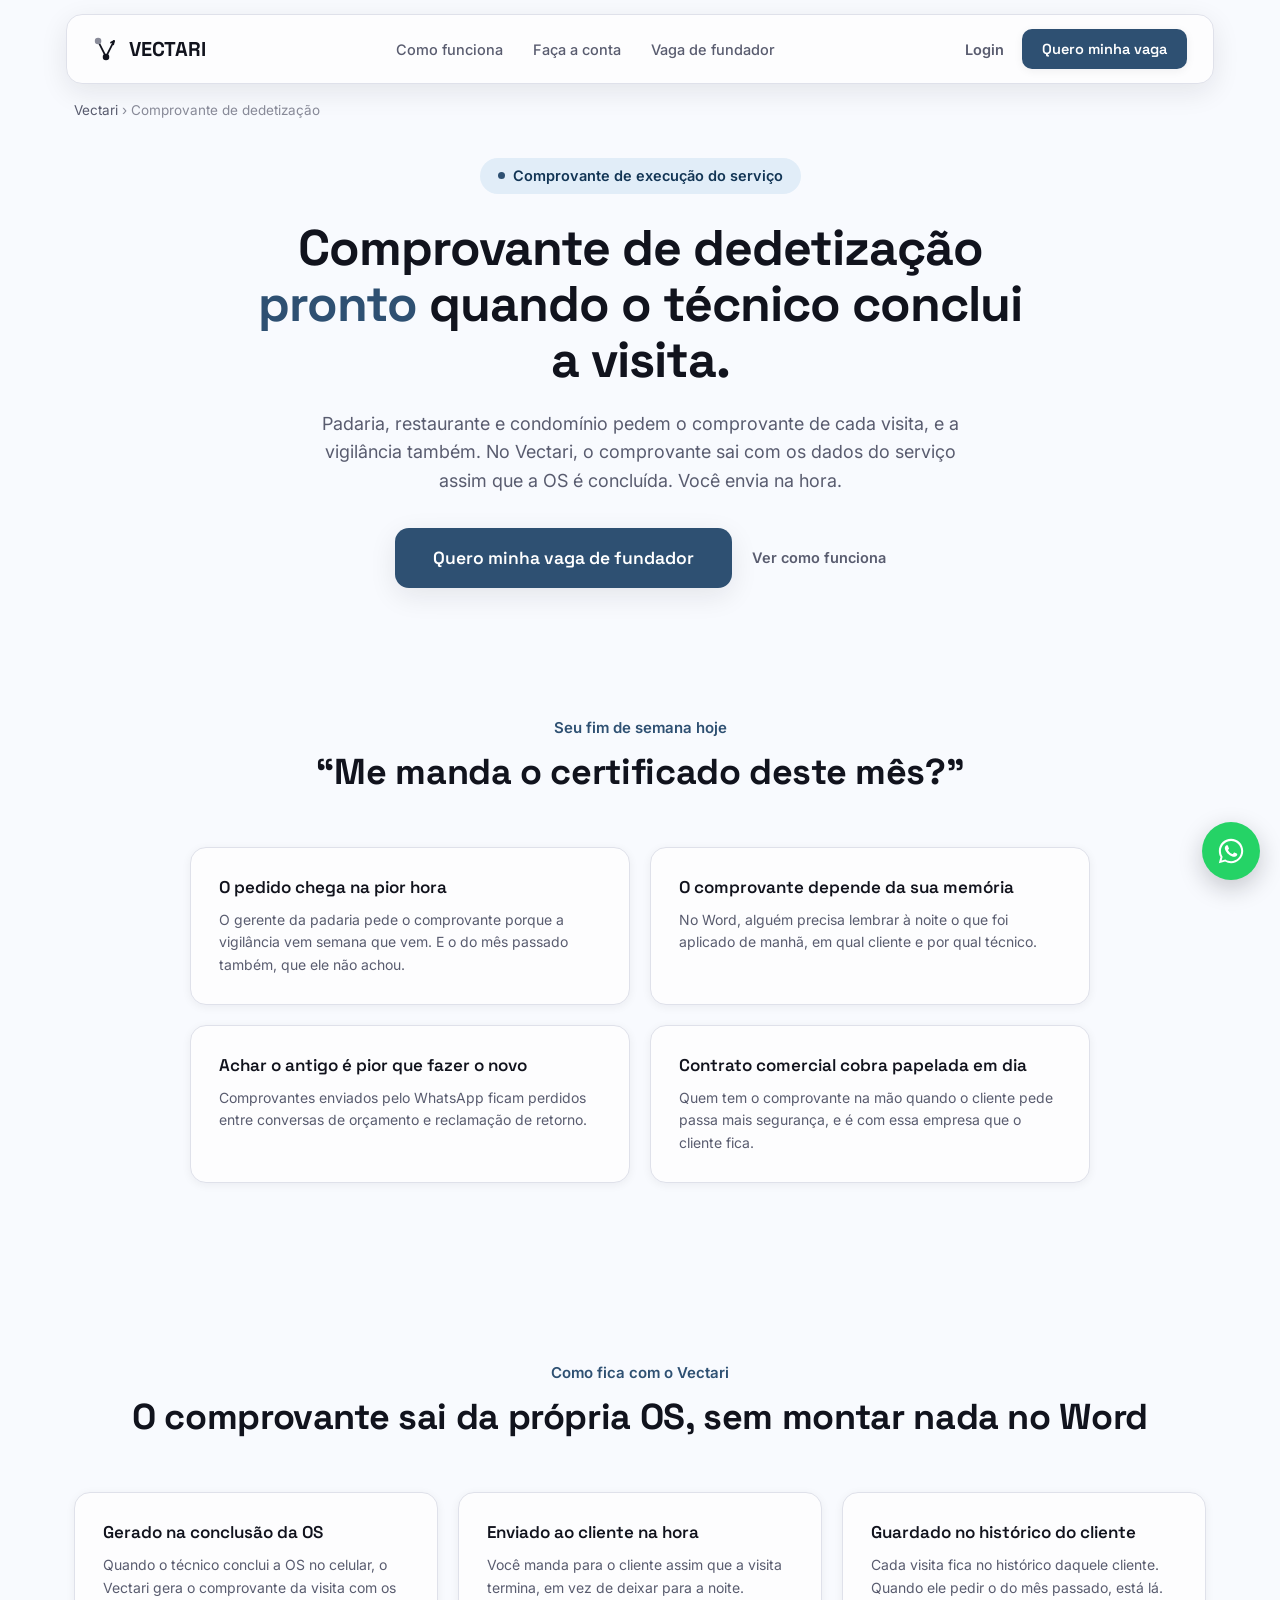
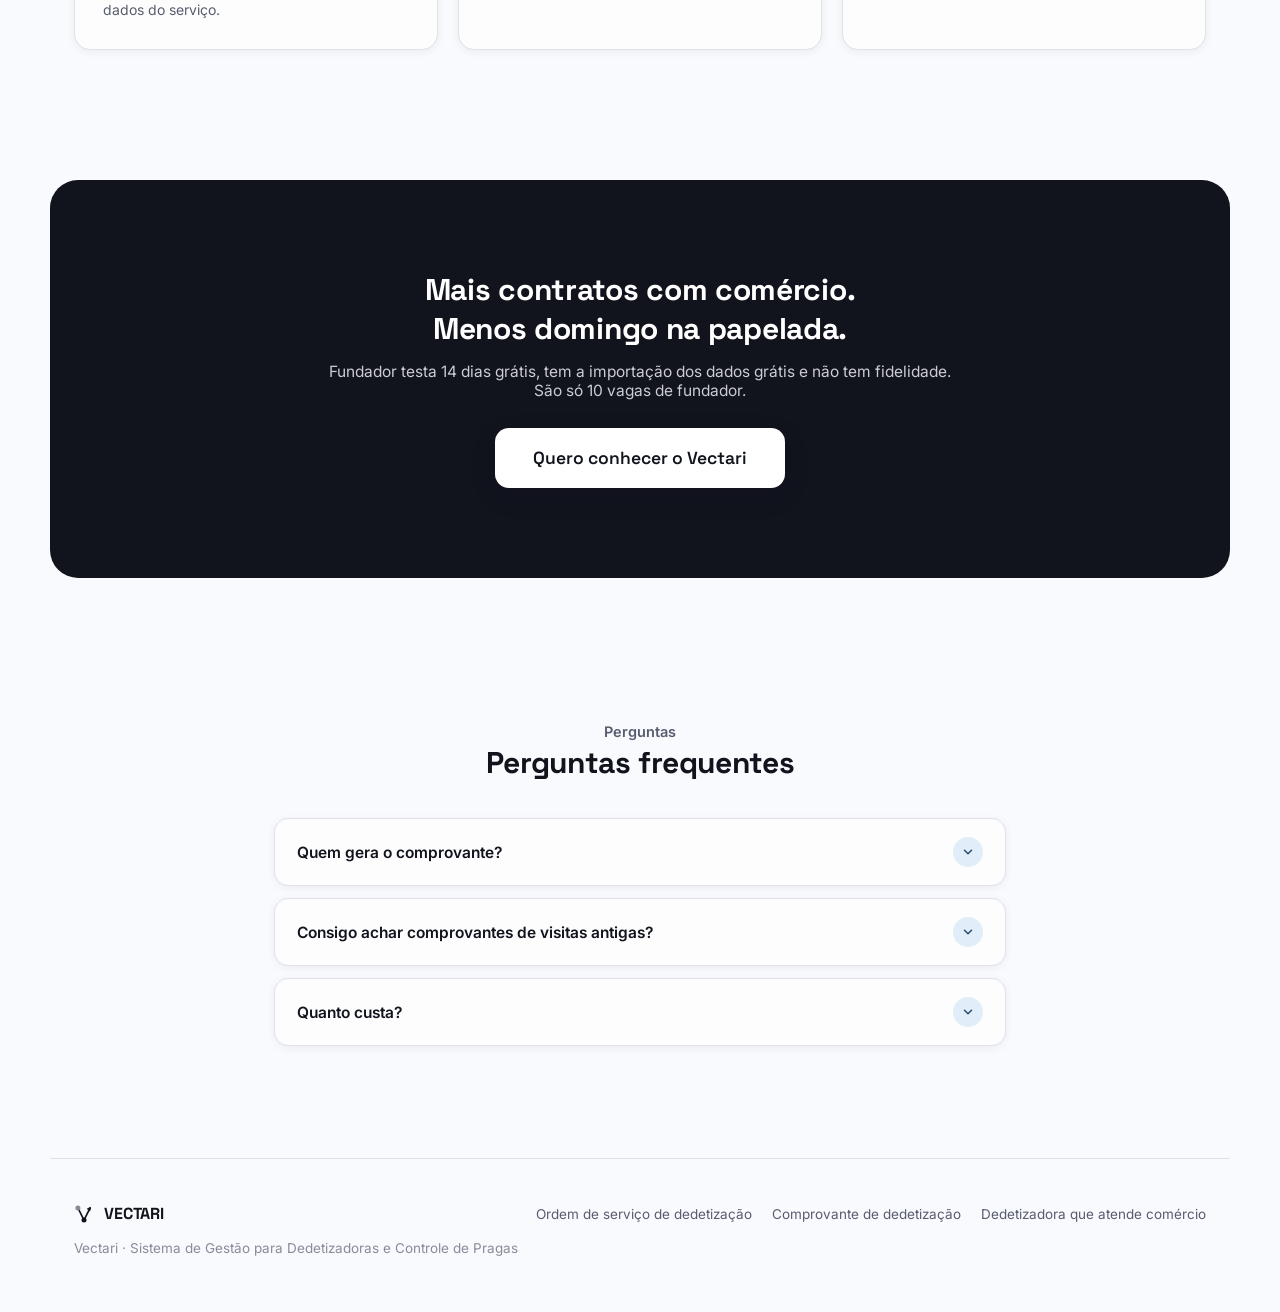
==== comprovante-de-dedetizacao/index.html @ 70c8bf23 "feat: add SEO content pages for dedetizadora search terms Three pages (ordem de servico, comprovante" ====
<!doctype html>
<html lang="pt-BR">
  <head>
    <meta charset="UTF-8" />
    <meta name="viewport" content="width=device-width, initial-scale=1.0" />
    <!-- Google Tag Manager -->
    <script>
      (function (w, d, s, l, i) {
        w[l] = w[l] || [];
        w[l].push({ "gtm.start": new Date().getTime(), event: "gtm.js" });
        var f = d.getElementsByTagName(s)[0],
          j = d.createElement(s),
          dl = l != "dataLayer" ? "&l=" + l : "";
        j.async = true;
        j.src = "https://www.googletagmanager.com/gtm.js?id=" + i + dl;
        f.parentNode.insertBefore(j, f);
      })(window, document, "script", "dataLayer", "GTM-P5W9NHG8");
    </script>
    <!-- End Google Tag Manager -->
    <title>Comprovante de dedetização pronto no fim da visita | Vectari</title>
    <meta
      name="description"
      content="Pare de montar comprovante de dedetização no Word à noite. No Vectari, o técnico conclui a OS no celular e o comprovante da visita sai pronto para enviar ao cliente."
    />
    <link rel="canonical" href="https://vectari.com.br/comprovante-de-dedetizacao/" />
    <link rel="icon" href="/favicon.svg" type="image/svg+xml" />
    <meta property="og:type" content="article" />
    <meta property="og:locale" content="pt_BR" />
    <meta property="og:url" content="https://vectari.com.br/comprovante-de-dedetizacao/" />
    <meta
      property="og:title"
      content="Comprovante de dedetização pronto no fim da visita | Vectari"
    />
    <meta
      property="og:description"
      content="Pare de montar comprovante de dedetização no Word à noite. No Vectari, o técnico conclui a OS no celular e o comprovante da visita sai pronto para enviar ao cliente."
    />
    <meta property="og:image" content="https://vectari.com.br/og-image.png" />
    <meta property="og:image:width" content="1200" />
    <meta property="og:image:height" content="630" />
    <meta name="twitter:card" content="summary_large_image" />
    <meta
      name="twitter:title"
      content="Comprovante de dedetização pronto no fim da visita | Vectari"
    />
    <meta
      name="twitter:description"
      content="Pare de montar comprovante de dedetização no Word à noite. No Vectari, o técnico conclui a OS no celular e o comprovante da visita sai pronto para enviar ao cliente."
    />
    <meta name="twitter:image" content="https://vectari.com.br/og-image.png" />
    <meta name="robots" content="index, follow" />
    <link rel="preconnect" href="https://fonts.googleapis.com" />
    <link rel="preconnect" href="https://fonts.gstatic.com" crossorigin />
    <link
      rel="preload"
      as="style"
      href="https://fonts.googleapis.com/css2?family=Space+Grotesk:wght@600;700&amp;family=Inter:wght@400;500;600;700&amp;family=Caveat:wght@700&amp;display=swap"
    />
    <link
      rel="stylesheet"
      href="https://fonts.googleapis.com/css2?family=Space+Grotesk:wght@600;700&amp;family=Inter:wght@400;500;600;700&amp;family=Caveat:wght@700&amp;display=swap"
      media="print"
      onload="this.media = 'all'"
    />
    <noscript
      ><link
        rel="stylesheet"
        href="https://fonts.googleapis.com/css2?family=Space+Grotesk:wght@600;700&amp;family=Inter:wght@400;500;600;700&amp;family=Caveat:wght@700&amp;display=swap"
    /></noscript>
    <script>
      document.documentElement.classList.add("js");
    </script>
    <link rel="stylesheet" href="/styles.css" />
    <script type="application/ld+json">
[
  {
    "@context": "https://schema.org",
    "@type": "BreadcrumbList",
    "itemListElement": [
      {
        "@type": "ListItem",
        "position": 1,
        "name": "Vectari",
        "item": "https://vectari.com.br/"
      },
      {
        "@type": "ListItem",
        "position": 2,
        "name": "Comprovante de dedetização",
        "item": "https://vectari.com.br/comprovante-de-dedetizacao/"
      }
    ]
  },
  {
    "@context": "https://schema.org",
    "@type": "FAQPage",
    "mainEntity": [
      {
        "@type": "Question",
        "name": "Quem gera o comprovante?",
        "acceptedAnswer": {
          "@type": "Answer",
          "text": "O próprio Vectari, quando o técnico conclui a ordem de serviço. Não é preciso montar documento à parte."
        }
      },
      {
        "@type": "Question",
        "name": "Consigo achar comprovantes de visitas antigas?",
        "acceptedAnswer": {
          "@type": "Answer",
          "text": "Sim. Cada visita concluída fica no histórico do cliente, com a data e a garantia."
        }
      },
      {
        "@type": "Question",
        "name": "Quanto custa?",
        "acceptedAnswer": {
          "@type": "Answer",
          "text": "Quem entra como fundador testa 14 dias de graça e depois paga R$ 97 por mês, sem fidelidade. Depois do lançamento, o plano vai custar R$ 247 por mês."
        }
      }
    ]
  }
]
    </script>
  </head>
  <body>
    <!-- Google Tag Manager (noscript) -->
    <noscript
      ><iframe
        src="https://www.googletagmanager.com/ns.html?id=GTM-P5W9NHG8"
        height="0"
        width="0"
        style="display: none; visibility: hidden"
      ></iframe
    ></noscript>
    <!-- End Google Tag Manager (noscript) -->
    <div class="site-header-wrap">
      <header class="site-header">
        <a class="logo" href="/" aria-label="Vectari, página inicial">
          <svg width="26" height="26" viewBox="0 0 72 72">
            <g
              stroke="var(--ink)"
              stroke-width="5"
              fill="none"
              stroke-linecap="round"
            >
              <line x1="14" y1="14" x2="36" y2="58" />
              <line x1="36" y1="58" x2="58" y2="14" />
            </g>
            <path
              d="M50 18 L58 14 L56 23"
              stroke="var(--ink)"
              stroke-width="5"
              fill="none"
              stroke-linecap="round"
              stroke-linejoin="round"
            />
            <circle cx="14" cy="14" r="9" fill="var(--ink-faint)" />
            <circle cx="36" cy="58" r="9" fill="var(--ink)" />
          </svg>
          VECTARI
        </a>
        <nav class="nav-links">
          <a href="/#como-funciona">Como funciona</a>
          <a href="/#conta">Faça a conta</a>
          <a href="/#planos">Vaga de fundador</a>
        </nav>
        <div class="nav-cta">
          <a
            href="https://app.vectari.com.br/login"
            class="link-quiet"
            target="_blank"
            rel="noopener"
            >Login</a
          >
          <button onclick="ctaClick()" class="cta-btn">Quero minha vaga</button>
        </div>
      </header>
    </div>

    <main>
      <nav class="breadcrumb" aria-label="Você está em">
        <a href="/">Vectari</a> <span aria-hidden="true">›</span> <span>Comprovante de dedetização</span>
      </nav>
      <section class="page-hero">
        <div class="eyebrow"><span class="eyebrow-dot"></span>Comprovante de execução do serviço</div>
        <h1>Comprovante de dedetização <span>pronto</span> quando o técnico conclui a visita.</h1>
        <p class="subhead">Padaria, restaurante e condomínio pedem o comprovante de cada visita, e a vigilância também. No Vectari, o comprovante sai com os dados do serviço assim que a OS é concluída. Você envia na hora.</p>
        <div class="page-hero-actions">
          <button onclick="ctaClick()" class="cta-btn large">Quero minha vaga de fundador</button>
          <a href="/#como-funciona" class="link-quiet">Ver como funciona</a>
        </div>
      </section>

      <section class="features" data-reveal>
        <p class="kicker center">Seu fim de semana hoje</p>
        <h2>“Me manda o certificado deste mês?”</h2>
        <div class="feature-grid two" data-stagger>
          <div class="feature-card">
            <h3>O pedido chega na pior hora</h3>
            <p>O gerente da padaria pede o comprovante porque a vigilância vem semana que vem. E o do mês passado também, que ele não achou.</p>
          </div>
          <div class="feature-card">
            <h3>O comprovante depende da sua memória</h3>
            <p>No Word, alguém precisa lembrar à noite o que foi aplicado de manhã, em qual cliente e por qual técnico.</p>
          </div>
          <div class="feature-card">
            <h3>Achar o antigo é pior que fazer o novo</h3>
            <p>Comprovantes enviados pelo WhatsApp ficam perdidos entre conversas de orçamento e reclamação de retorno.</p>
          </div>
          <div class="feature-card">
            <h3>Contrato comercial cobra papelada em dia</h3>
            <p>Quem tem o comprovante na mão quando o cliente pede passa mais segurança, e é com essa empresa que o cliente fica.</p>
          </div>
        </div>
      </section>

      <section class="features" data-reveal>
        <p class="kicker center">Como fica com o Vectari</p>
        <h2>O comprovante sai da própria OS, sem montar nada no Word</h2>
        <div class="feature-grid" data-stagger>
          <div class="feature-card">
            <h3>Gerado na conclusão da OS</h3>
            <p>Quando o técnico conclui a OS no celular, o Vectari gera o comprovante da visita com os dados do serviço.</p>
          </div>
          <div class="feature-card">
            <h3>Enviado ao cliente na hora</h3>
            <p>Você manda para o cliente assim que a visita termina, em vez de deixar para a noite.</p>
          </div>
          <div class="feature-card">
            <h3>Guardado no histórico do cliente</h3>
            <p>Cada visita fica no histórico daquele cliente. Quando ele pedir o do mês passado, está lá.</p>
          </div>
        </div>
      </section>

      <section class="final-cta" data-reveal>
        <h2>
          Mais contratos com comércio.<br />
          Menos domingo na papelada.
        </h2>
        <p>
          Fundador testa 14 dias grátis, tem a importação dos dados grátis e não tem fidelidade.<br />
          São só 10 vagas de fundador.
        </p>
        <button onclick="ctaClick()" class="cta-btn large on-dark">
          Quero conhecer o Vectari
        </button>
      </section>

      <section class="faq" data-stagger>
        <p class="kicker center">Perguntas</p>
        <h2>Perguntas frequentes</h2>
        <details>
          <summary>Quem gera o comprovante?</summary>
          <p>O próprio Vectari, quando o técnico conclui a ordem de serviço. Não é preciso montar documento à parte.</p>
        </details>
        <details>
          <summary>Consigo achar comprovantes de visitas antigas?</summary>
          <p>Sim. Cada visita concluída fica no histórico do cliente, com a data e a garantia.</p>
        </details>
        <details>
          <summary>Quanto custa?</summary>
          <p>Quem entra como fundador testa 14 dias de graça e depois paga R$ 97 por mês, sem fidelidade. Depois do lançamento, o plano vai custar R$ 247 por mês.</p>
        </details>
      </section>
    </main>

    <footer class="site-footer">
      <div class="logo">
        <svg width="20" height="20" viewBox="0 0 72 72">
          <g
            stroke="var(--ink)"
            stroke-width="6"
            fill="none"
            stroke-linecap="round"
          >
            <line x1="14" y1="14" x2="36" y2="58" />
            <line x1="36" y1="58" x2="58" y2="14" />
          </g>
          <path
            d="M50 18 L58 14 L56 23"
            stroke="var(--ink)"
            stroke-width="6"
            fill="none"
            stroke-linecap="round"
            stroke-linejoin="round"
          />
          <circle cx="14" cy="14" r="9" fill="var(--ink-faint)" />
          <circle cx="36" cy="58" r="9" fill="var(--ink)" />
        </svg>
        VECTARI
      </div>
      <nav class="footer-links" aria-label="Conteúdos">
        <a href="/ordem-de-servico-dedetizacao/">Ordem de serviço de dedetização</a>
        <a href="/comprovante-de-dedetizacao/">Comprovante de dedetização</a>
        <a href="/sistema-para-dedetizadora-que-atende-comercio/">Dedetizadora que atende comércio</a>
      </nav>
      <p>Vectari · Sistema de Gestão para Dedetizadoras e Controle de Pragas</p>
    </footer>

    <!-- Modal de captura de ICP — exibido antes de abrir o WhatsApp (ver script.js) -->
    <div class="modal-overlay" id="lead-modal" hidden>
      <div
        class="modal-card"
        role="dialog"
        aria-modal="true"
        aria-labelledby="lead-modal-title"
      >
        <button
          type="button"
          class="modal-close"
          id="lead-modal-close"
          aria-label="Fechar"
        >
          <svg
            width="18"
            height="18"
            viewBox="0 0 24 24"
            fill="none"
            stroke="currentColor"
            stroke-width="2.2"
            stroke-linecap="round"
          >
            <path d="M6 6l12 12M18 6L6 18" />
          </svg>
        </button>
        <span class="section-label">ACESSO ANTECIPADO</span>
        <h2 id="lead-modal-title">
          Antes da conversa, conta rapidinho como está a sua dedetizadora
        </h2>
        <p class="modal-sub">
          Leva 20 segundos. Aí a conversa no WhatsApp já começa pelos seus
          contratos.
        </p>

        <form id="lead-form" novalidate>
          <div class="modal-fields">
            <div class="field">
              <label for="lead-empresa"
                >Nome da dedetizadora <small>(opcional)</small></label
              >
              <input
                type="text"
                id="lead-empresa"
                name="empresa"
                autocomplete="organization"
                placeholder="Ex.: Nome Empresa"
              />
            </div>

            <div class="field">
              <label for="lead-cidade">Cidade / região</label>
              <input
                type="text"
                id="lead-cidade"
                name="cidade"
                autocomplete="address-level2"
                placeholder="Ex.: João Pessoa"
              />
            </div>

            <div class="field">
              <label for="lead-clientes"
                >Quantos contratos mensais com comércio você tem hoje?</label
              >
              <select id="lead-clientes" name="clientes">
                <option value="">Selecione…</option>
                <option value="Nenhum ainda">Nenhum ainda</option>
                <option value="1 a 3">1 a 3</option>
                <option value="4 a 10">4 a 10</option>
                <option value="Mais de 10">Mais de 10</option>
              </select>
            </div>

            <div class="field">
              <label for="lead-equipe"
                >Quantas pessoas trabalham na empresa (incluindo você)?</label
              >
              <select id="lead-equipe" name="equipe">
                <option value="">Selecione…</option>
                <option value="Só eu">Só eu</option>
                <option value="2 a 3">2 a 3</option>
                <option value="4 a 6">4 a 6</option>
                <option value="7 ou mais">7 ou mais</option>
              </select>
            </div>

            <div class="field">
              <label for="lead-organizacao"
                >Onde ficam hoje os certificados e o histórico das
                visitas?</label
              >
              <select id="lead-organizacao" name="organizacao">
                <option value="">Selecione…</option>
                <option value="WhatsApp, planilha e Word">
                  WhatsApp, planilha e Word
                </option>
                <option value="Papel">Papel</option>
                <option value="Outro sistema">Outro sistema</option>
                <option value="Nada fixo">Nada fixo</option>
              </select>
            </div>

            <div class="field" id="campo-sistema" hidden>
              <label for="lead-sistema">Qual sistema você usa hoje?</label>
              <input
                type="text"
                id="lead-sistema"
                name="sistema"
                autocomplete="off"
                placeholder="Ex.: nome do sistema"
              />
            </div>
          </div>

          <p class="form-error" id="lead-erro" role="alert" hidden></p>
          <button type="submit" class="cta-btn block">
            Continuar no WhatsApp
          </button>
          <p class="modal-foot">
            Seus dados vão direto na mensagem do WhatsApp. Não guardamos nada
            aqui.
          </p>
        </form>
      </div>
    </div>

    <a
      class="wa-float"
      href="https://wa.me/5583999188018?text=Ol%C3%A1!%20Vim%20pelo%20site%20do%20Vectari."
      target="_blank"
      rel="noopener"
      aria-label="Falar com o Fundador no WhatsApp"
      title="Falar com o Fundador no WhatsApp"
      onclick="
        window.dataLayer = window.dataLayer || [];
        window.dataLayer.push({ event: 'whatsapp_float_click' });
      "
    >
      <svg viewBox="0 0 32 32" width="30" height="30" aria-hidden="true">
        <path
          fill="currentColor"
          d="M16.04 3C8.86 3 3.03 8.82 3.03 16c0 2.29.6 4.53 1.75 6.5L3 29l6.68-1.75A12.95 12.95 0 0 0 16.04 29C23.2 29 29.03 23.18 29.03 16S23.2 3 16.04 3zm0 23.8c-2 0-3.95-.54-5.65-1.55l-.4-.24-3.97 1.04 1.06-3.86-.26-.4A10.76 10.76 0 0 1 5.22 16c0-5.96 4.85-10.8 10.82-10.8 5.96 0 10.8 4.84 10.8 10.8 0 5.97-4.84 10.8-10.8 10.8zm5.93-8.09c-.33-.16-1.93-.95-2.23-1.06-.3-.11-.52-.16-.73.17-.22.32-.84 1.05-1.03 1.27-.19.22-.38.24-.7.08-.33-.16-1.38-.51-2.62-1.62-.97-.86-1.62-1.93-1.81-2.25-.19-.33-.02-.5.14-.66.15-.15.33-.38.49-.57.16-.19.22-.33.33-.54.11-.22.05-.41-.03-.57-.08-.16-.73-1.76-1-2.41-.27-.63-.53-.55-.73-.56h-.62c-.22 0-.57.08-.87.41-.3.32-1.14 1.11-1.14 2.71s1.17 3.15 1.33 3.36c.16.22 2.3 3.5 5.56 4.91.78.34 1.39.54 1.86.69.78.25 1.49.21 2.05.13.63-.09 1.93-.79 2.2-1.55.27-.76.27-1.41.19-1.55-.08-.13-.3-.21-.62-.38z"
        />
      </svg>
    </a>

    <script src="/script.js" defer></script>
  </body>
</html>
---- styles.css ----
:root {
  --bg: oklch(98.4% 0.006 275);
  --bg-alt: oklch(96% 0.012 280);
  --surface: oklch(99.4% 0.002 275);
  --ink: oklch(19% 0.02 275);
  --ink-dim: oklch(48% 0.03 278);
  --ink-faint: oklch(64% 0.02 278);
  --border: oklch(91% 0.012 275);
  --primary: oklch(42% 0.07 250);
  --primary-dark: oklch(32% 0.07 250);
  --primary-light: oklch(58% 0.06 250);
  --primary-soft: oklch(94% 0.02 250);
  --highlight: oklch(86% 0.07 250);
  --good: oklch(58% 0.14 152);
  --good-bg: oklch(94.5% 0.05 152);
  --warn: oklch(64% 0.15 55);
  --warn-bg: oklch(94.5% 0.05 60);
  --danger: oklch(56% 0.17 25);
  --danger-bg: oklch(94.5% 0.04 25);
  --shadow-sm: 0 2px 10px oklch(19% 0.02 275 / 0.06);
  --shadow-md: 0 8px 28px oklch(19% 0.02 275 / 0.09);
  --shadow-lg: 0 20px 48px oklch(19% 0.02 275 / 0.12);
  --font-display: 'Space Grotesk', sans-serif;
  --font-body: 'Inter', -apple-system, sans-serif;
  --font-mono: ui-monospace, 'SF Mono', Menlo, Consolas, monospace;
  --font-hand: 'Caveat', 'Marker Felt', cursive;
  --accent: oklch(84% 0.14 85);
  --accent-ink: oklch(30% 0.06 70);
}

* { box-sizing: border-box; }

body {
  margin: 0;
  background: var(--bg);
  color: var(--ink);
  font-family: var(--font-body);
  -webkit-font-smoothing: antialiased;
  text-wrap: pretty;
  overflow-x: clip;
}

a { color: var(--primary); text-decoration: none; }
a:hover { color: var(--primary-dark); }
button { font: inherit; }
details summary::-webkit-details-marker { display: none; }

@media (prefers-reduced-motion: reduce) {
  * { transition: none !important; }
}

/* Aparecer no scroll — só esconde quando há JS (classe .js no <html>) */
.js [data-reveal] {
  opacity: 0;
  transform: translateY(22px);
  transition: opacity .7s cubic-bezier(.2,.7,.3,1), transform .7s cubic-bezier(.2,.7,.3,1);
}
.js [data-reveal].in { opacity: 1; transform: none; }

/* Filhos de [data-stagger] entram um depois do outro (--d vem do script) */
.js [data-stagger] > * {
  opacity: 0;
  transform: translateY(16px);
  transition: opacity .55s cubic-bezier(.2,.7,.3,1), transform .55s cubic-bezier(.2,.7,.3,1);
  transition-delay: calc(var(--d, 0) * 90ms);
}
.js [data-stagger].in > * { opacity: 1; transform: none; }
/* Na conversa, as mensagens chegam mais devagar, como num chat */
.js .chat-body[data-stagger] > * { transition-delay: calc(var(--d, 0) * 380ms + 200ms); transform: translateY(10px) scale(.97); }
.js .chat-body[data-stagger].in > * { transform: none; }

/* Entrada do hero ao carregar (o título não anima, para não atrasar o LCP) */
@keyframes rise { from { opacity: 0; transform: translateY(18px); } to { opacity: 1; transform: none; } }
@keyframes phone-in { from { opacity: 0; transform: translateY(30px) rotate(6deg); } to { opacity: 1; transform: rotate(2.5deg); } }
@keyframes pop { from { opacity: 0; transform: scale(.8) rotate(-8deg); } to { opacity: 1; } }
.js .hero-cta, .js .founder-perks { animation: rise .7s cubic-bezier(.2,.7,.3,1) both; }
.js .hero-cta { animation-delay: .1s; }
.js .founder-perks { animation-delay: .2s; }
.js .phone { animation: phone-in .9s cubic-bezier(.2,.7,.3,1) .15s both; }
.js .hand-note { animation: pop .5s cubic-bezier(.3,1.5,.5,1) both; }
.js .note-b { animation-delay: 1.4s; }

@media (prefers-reduced-motion: reduce) {
  .js [data-reveal], .js [data-stagger] > * { opacity: 1; transform: none; transition: none; }
  .js .hero-cta, .js .founder-perks, .js .phone, .js .hand-note, .js .float-card { animation: none; }
}

/* Buttons */
.cta-btn {
  font-family: var(--font-display);
  font-weight: 600;
  background: var(--primary);
  color: white;
  border: none;
  border-radius: 10px;
  cursor: pointer;
  box-shadow: var(--shadow-sm);
  font-size: 15.5px;
  padding: 14px 26px;
  border-radius: 12px;
  transition: transform .18s ease, box-shadow .18s ease, background .18s ease, color .18s ease;
}
.cta-btn:hover { background: var(--primary-dark); transform: translateY(-2px); box-shadow: var(--shadow-md); }
.cta-btn.large { font-size: 17.5px; padding: 19px 38px; border-radius: 14px; box-shadow: var(--shadow-md); }
.cta-btn.large:hover { box-shadow: var(--shadow-lg); }
.cta-btn.block { width: 100%; text-align: center; font-size: 16.5px; padding: 17px 24px; }
.cta-btn.on-dark { background: white; color: var(--ink); box-shadow: var(--shadow-md); }
.cta-btn.on-dark:hover { background: var(--accent); color: var(--accent-ink); transform: translateY(-3px); box-shadow: 0 14px 34px oklch(84% 0.14 85 / .35); }
.cta-btn.on-dark:focus-visible { outline: 3px solid var(--accent); outline-offset: 3px; }

.link-quiet { font-size: 14.5px; font-weight: 600; color: var(--ink-dim); }

/* Header */
.site-header-wrap {
  position: sticky;
  top: 14px;
  left: 0;
  right: 0;
  z-index: 50;
  max-width: 1180px;
  margin: 0 auto;
  padding: 0 16px;
}
.site-header {
  display: flex;
  justify-content: space-between;
  align-items: center;
  padding: 14px 26px;
  background: var(--surface);
  border-radius: 16px;
  box-shadow: var(--shadow-md);
  border: 1px solid var(--border);
}
.logo {
  display: flex;
  align-items: center;
  gap: 10px;
  font-family: var(--font-display);
  font-weight: 700;
  font-size: 20px;
  letter-spacing: -0.01em;
  color: var(--ink);
}
.nav-links {
  display: flex;
  align-items: center;
  gap: 30px;
  font-size: 14.5px;
  font-weight: 500;
  color: var(--ink-dim);
}
.nav-links a { color: var(--ink-dim); }
.nav-cta { display: flex; align-items: center; gap: 18px; }
.site-header .cta-btn { font-size: 14.5px; padding: 11px 20px; border-radius: 10px; }

main { padding-top: 24px; }

/* Hero */
.hero {
  padding: 56px 24px 64px;
  max-width: 1180px;
  margin: 0 auto;
  display: grid;
  grid-template-columns: 1.05fr 0.95fr;
  gap: 40px;
  align-items: center;
}
.eyebrow {
  display: inline-flex;
  align-items: center;
  gap: 8px;
  font-family: var(--font-body);
  font-size: 14.5px;
  font-weight: 600;
  line-height: 1.35;
  color: var(--primary-dark);
  background: var(--primary-soft);
  padding: 8px 18px;
  border-radius: 999px;
  margin-bottom: 26px;
}
.eyebrow-dot { width: 7px; height: 7px; border-radius: 50%; background: var(--primary); flex-shrink: 0; }
.hero h1 {
  font-family: var(--font-display);
  font-weight: 700;
  font-size: clamp(34px, 5vw, 56px);
  line-height: 1.1;
  letter-spacing: -0.02em;
  max-width: 620px;
  margin: 0;
  color: var(--ink);
}
.hero h1 span { color: var(--primary); }
.hero .subhead {
  margin: 22px 0 0;
  font-size: 18px;
  color: var(--ink-dim);
  max-width: 580px;
  line-height: 1.6;
}
.hero-cta { margin-top: 34px; }
.trust-list {
  display: flex;
  justify-content: center;
  gap: 28px;
  flex-wrap: wrap;
  margin-top: 30px;
  font-size: 13.5px;
  color: var(--ink-faint);
  font-weight: 500;
}
.trust-list span { display: flex; align-items: center; gap: 6px; }

/* Benefícios de fundador no hero */
.founder-perks { margin-top: 32px; }
.founder-perks-label {
  font-family: var(--font-body);
  font-size: 15px;
  font-weight: 600;
  color: var(--ink);
  margin: 0 0 12px;
}
.trust-list.perks { margin-top: 0; gap: 10px; justify-content: flex-start; }
.trust-list.perks span {
  background: var(--primary-soft);
  color: var(--primary-dark);
  border: 1px solid var(--highlight);
  border-radius: 999px;
  padding: 9px 16px 9px 10px;
  font-size: 14.5px;
  font-weight: 600;
}
.trust-list.perks svg {
  width: 20px;
  height: 20px;
  padding: 4px;
  border-radius: 50%;
  background: var(--good);
  color: white;
  flex-shrink: 0;
}

/* ── Notas à mão, numeração de seção e fita ─────────────── */
.hand {
  font-family: var(--font-hand);
  font-weight: 700;
  font-size: 26px;
  line-height: 1.1;
  color: var(--primary);
  display: inline-block;
  transform: rotate(-3deg);
}
.hand.small { font-size: 21px; }
.hand.on-dark { color: var(--accent); display: block; margin-top: 18px; }

.kicker {
  display: flex;
  align-items: center;
  gap: 10px;
  font-family: var(--font-body);
  font-size: 15px;
  font-weight: 600;
  color: var(--primary);
  margin: 0 0 12px;
}
.kicker.center { justify-content: center; }


/* Celular do hero */
.hero > * { min-width: 0; }
.hero-stage { position: relative; display: flex; justify-content: center; padding: 40px 0; }
.stage-glow { position: absolute; inset: 6% 4%; border-radius: 50%; background: radial-gradient(closest-side, var(--highlight), transparent 70%), radial-gradient(closest-side at 70% 80%, oklch(90% 0.08 152 / .8), transparent 70%); filter: blur(10px); opacity: .7; }

/* Aparelho */
.phone {
  position: relative;
  width: 318px;
  aspect-ratio: 9 / 17.2;
  padding: 12px;
  border-radius: 52px;
  background: linear-gradient(145deg, oklch(32% 0.02 275), oklch(14% 0.02 275));
  box-shadow: 0 0 0 1.5px oklch(42% 0.02 275) inset, 0 30px 60px oklch(19% 0.02 275 / .28), 0 8px 18px oklch(19% 0.02 275 / .18);
  transform: rotate(2.5deg);
}
.phone-btn { position: absolute; width: 3px; border-radius: 2px; background: oklch(26% 0.02 275); }
.phone-btn.b1 { left: -3px; top: 130px; height: 34px; }
.phone-btn.b2 { left: -3px; top: 180px; height: 60px; }
.phone-btn.b3 { right: -3px; top: 165px; height: 84px; }
.phone-screen { height: 100%; display: flex; flex-direction: column; background: var(--bg); border-radius: 41px; padding: 12px 16px 10px; overflow: hidden; }
.status-bar { display: flex; align-items: center; justify-content: space-between; height: 30px; padding: 0 8px; font-size: 12px; font-weight: 700; color: var(--ink); }
.island { width: 86px; height: 24px; border-radius: 999px; background: oklch(12% 0.02 275); }
.sb-icons { display: flex; align-items: center; gap: 5px; }
.sig { width: 15px; height: 9px; background: linear-gradient(90deg, var(--ink) 0 20%, transparent 20% 27%, var(--ink) 27% 47%, transparent 47% 54%, var(--ink) 54% 74%, transparent 74% 81%, var(--ink) 81%); clip-path: polygon(0 100%, 100% 0, 100% 100%); }
.bat { width: 20px; height: 10px; border-radius: 3px; border: 1.5px solid var(--ink); position: relative; }
.bat::after { content: ""; position: absolute; inset: 1.5px 5px 1.5px 1.5px; background: var(--ink); border-radius: 1px; }
.app-bar { display: flex; align-items: center; gap: 10px; padding: 10px 2px 12px; }
.app-back { font-size: 24px; line-height: 1; color: var(--primary); width: 16px; }
.app-title { flex: 1; font-family: var(--font-display); font-weight: 700; font-size: 15px; color: var(--ink); display: flex; flex-direction: column; line-height: 1.15; }
.app-title small { font-family: var(--font-body); font-weight: 500; font-size: 11px; color: var(--ink-faint); }
.app-logo { width: 28px; height: 28px; border-radius: 9px; background: var(--primary); color: white; font-family: var(--font-display); font-weight: 700; font-size: 14px; display: inline-flex; align-items: center; justify-content: center; }
.os-done { display: flex; align-items: center; gap: 10px; background: var(--good-bg); border: 1px solid oklch(85% 0.08 152); border-radius: 14px; padding: 10px 12px; }
.os-done b { display: block; font-size: 14px; color: var(--good); }
.os-done small { font-size: 11.5px; color: var(--ink-dim); }
.os-check { width: 28px; height: 28px; flex-shrink: 0; border-radius: 50%; background: var(--good); color: white; display: inline-flex; align-items: center; justify-content: center; }
.os-client { display: flex; align-items: center; gap: 10px; margin: 10px 0; padding: 10px 12px; background: var(--surface); border: 1px solid var(--border); border-radius: 14px; }
.os-av { width: 32px; height: 32px; flex-shrink: 0; border-radius: 10px; background: oklch(62% 0.12 60); color: white; font-family: var(--font-display); font-weight: 700; font-size: 12px; display: inline-flex; align-items: center; justify-content: center; }
.os-client strong { display: block; font-size: 13.5px; color: var(--ink); }
.os-client span span { font-size: 11.5px; color: var(--ink-dim); }
.doc { flex: 1; display: flex; flex-direction: column; min-height: 0; background: var(--surface); border: 1px solid var(--border); border-radius: 14px; padding: 10px 12px 12px; }
.doc-head { display: flex; align-items: center; justify-content: space-between; margin-bottom: 8px; }
.doc-title { font-size: 12.5px; font-weight: 700; color: var(--ink); }
.doc-ok { font-size: 10.5px; font-weight: 700; color: var(--good); background: var(--good-bg); border-radius: 999px; padding: 2px 8px; }
.doc-paper { flex: 1; display: flex; flex-direction: column; gap: 9px; background: var(--bg-alt); border-radius: 8px; padding: 14px 12px; }
.dl { display: block; height: 6px; border-radius: 3px; background: var(--border); }
.dl.w80 { width: 80%; background: var(--highlight); height: 8px; }
.dl.w70 { width: 70%; } .dl.w60 { width: 60%; } .dl.w50 { width: 50%; } .dl.w40 { width: 40%; } .dl.w25 { width: 25%; } .dl.w20 { width: 20%; }
.dl-row { display: flex; justify-content: space-between; }
.doc-foot { margin-top: auto; display: flex; justify-content: space-between; align-items: flex-end; gap: 8px; }
.doc-stamp { font-size: 10px; font-weight: 700; color: var(--good); border: 1.5px solid var(--good); border-radius: 6px; padding: 3px 6px; transform: rotate(-4deg); white-space: nowrap; }
.os-hist { display: flex; justify-content: space-between; align-items: center; margin-top: 10px; padding: 11px 12px; background: var(--surface); border: 1px solid var(--border); border-radius: 14px; font-size: 12.5px; color: var(--ink-dim); }
.os-hist b { color: var(--primary); font-size: 13px; }
.home-bar { display: block; width: 110px; height: 5px; border-radius: 3px; background: var(--ink); opacity: .85; margin: 12px auto 2px; }
.os-send { margin-top: 12px; text-align: center; font-family: var(--font-display); font-weight: 600; font-size: 14px; color: white; background: var(--primary); border-radius: 14px; padding: 12px; box-shadow: var(--shadow-md); }

/* Cards flutuando em volta do aparelho */
.float-card { position: absolute; z-index: 3; display: flex; align-items: center; gap: 10px; background: var(--surface); border: 1px solid var(--border); border-radius: 16px; padding: 10px 14px 10px 10px; box-shadow: var(--shadow-lg); }
.float-card b { display: block; font-size: 13px; color: var(--ink); }
.float-card small { font-size: 11.5px; color: var(--ink-faint); }
.fc-ico { width: 30px; height: 30px; border-radius: 50%; background: var(--good); color: white; display: inline-flex; align-items: center; justify-content: center; flex-shrink: 0; }
.fc-num { width: 30px; height: 30px; border-radius: 10px; background: var(--primary-soft); color: var(--primary); font-family: var(--font-display); font-weight: 700; font-size: 13px; display: inline-flex; align-items: center; justify-content: center; flex-shrink: 0; }
.fc-sent { bottom: 250px; left: -34px; }
.fc-hist { top: 150px; right: -34px; }
.hand-note { position: absolute; z-index: 2; font-family: var(--font-hand); font-weight: 700; font-size: 25px; color: var(--primary); }
.note-b { bottom: 6px; left: 20px; transform: rotate(-5deg); }
@keyframes bob { 50% { transform: translateY(-7px); } }
.js .fc-sent { animation: rise .6s cubic-bezier(.2,.7,.3,1) .9s both, bob 5s ease-in-out 1.5s infinite; }
.js .fc-hist { animation: rise .6s cubic-bezier(.2,.7,.3,1) 1.15s both, bob 5s ease-in-out 2.4s infinite; }

/* Benefício de destaque: contato direto */
.trust-list.perks span.perk-star { background: var(--ink); color: white; border-color: var(--ink); }
.trust-list.perks span.perk-star svg { background: oklch(60% 0.14 152); }

/* Faixa: visitas do dia concluindo em sequência */
.day-band { max-width: 1180px; margin: 0 auto; padding: 8px 24px 0; text-align: center; }
.day-cap { font-size: 14px; font-weight: 600; color: var(--ink-dim); margin: 0 0 14px; }
.day-visits { display: grid; grid-template-columns: repeat(4, 1fr); gap: 12px; }
.day-visit { display: flex; align-items: center; gap: 12px; text-align: left; background: var(--surface); border: 1px solid var(--border); border-radius: 16px; padding: 14px 16px; box-shadow: var(--shadow-sm); transition: border-color .4s ease, transform .4s ease; }
.dv-dot { width: 26px; height: 26px; flex-shrink: 0; border-radius: 50%; border: 2px solid var(--border); color: transparent; display: inline-flex; align-items: center; justify-content: center; transition: background .35s ease, border-color .35s ease, color .35s ease, transform .35s cubic-bezier(.3,1.6,.5,1); }
.dv-txt { min-width: 0; display: flex; flex-direction: column; gap: 2px; }
.dv-txt b { font-size: 14px; color: var(--ink); white-space: nowrap; overflow: hidden; text-overflow: ellipsis; }
.dv-st { position: relative; font-size: 12.5px; height: 1.3em; }
.dv-wait, .dv-done { position: absolute; left: 0; top: 0; white-space: nowrap; transition: opacity .35s ease, transform .35s ease; }
.dv-wait { color: var(--ink-faint); }
.dv-done { color: var(--good); font-weight: 600; opacity: 0; transform: translateY(6px); }
.day-visit.done { border-color: oklch(85% 0.08 152); transform: translateY(-2px); }
.day-visit.done .dv-dot { background: var(--good); border-color: var(--good); color: white; transform: scale(1.08); }
.day-visit.done .dv-wait { opacity: 0; }
.day-visit.done .dv-done { opacity: 1; transform: none; }

/* 01 · WhatsApp do dono */
.chat-sec { padding: 110px 24px 90px; max-width: 1180px; margin: 0 auto; display: grid; grid-template-columns: 0.9fr 1.1fr; gap: 56px; align-items: center; }
.chat-sec > * { min-width: 0; }
.chat-copy h2 { font-family: var(--font-display); font-weight: 700; font-size: clamp(28px, 3.8vw, 42px); line-height: 1.15; letter-spacing: -.015em; margin: 0 0 20px; color: var(--ink); }
.lead { font-size: 17px; line-height: 1.6; color: var(--ink-dim); margin: 0 0 16px; }
.lead.strong { color: var(--ink); font-weight: 600; margin-bottom: 26px; }
.chat-stage { position: relative; display: grid; grid-template-columns: 1fr 1fr; gap: 16px; align-items: start; }
.chat-list, .chat-open { background: var(--surface); border: 1px solid var(--border); border-radius: 20px; box-shadow: var(--shadow-lg); overflow: hidden; }
.chat-list-head { display: flex; justify-content: space-between; align-items: center; padding: 16px 16px 10px; font-family: var(--font-display); font-weight: 700; font-size: 16px; color: var(--ink); }
.chat-list-head span { font-family: var(--font-body); font-size: 11.5px; font-weight: 600; color: white; background: var(--danger); border-radius: 999px; padding: 3px 9px; }
.chat-list ul { list-style: none; margin: 0; padding: 0 0 6px; }
.conv { display: flex; align-items: center; gap: 10px; padding: 10px 16px; border-top: 1px solid var(--border); }
.conv-av { width: 36px; height: 36px; flex-shrink: 0; border-radius: 50%; display: inline-flex; align-items: center; justify-content: center; font-family: var(--font-display); font-weight: 700; font-size: 12px; color: white; }
.c1 { background: oklch(62% 0.12 60); }
.c2 { background: oklch(55% 0.13 25); }
.c3 { background: var(--primary); }
.c4 { background: oklch(58% 0.1 320); }
.c5 { background: oklch(55% 0.1 175); }
.conv-txt { flex: 1; min-width: 0; display: flex; flex-direction: column; }
.conv-txt b { font-size: 13px; color: var(--ink); white-space: nowrap; overflow: hidden; text-overflow: ellipsis; }
.conv-txt span { font-size: 12px; color: var(--ink-dim); white-space: nowrap; overflow: hidden; text-overflow: ellipsis; }
.conv-meta { display: flex; flex-direction: column; align-items: flex-end; gap: 4px; }
.conv-meta time { font-size: 10.5px; color: var(--good); font-weight: 600; }
.conv-meta em { font-style: normal; font-size: 10.5px; font-weight: 700; color: white; background: var(--good); min-width: 18px; height: 18px; border-radius: 999px; display: inline-flex; align-items: center; justify-content: center; padding: 0 5px; }
.chat-open { margin-top: 48px; background: var(--bg-alt); }
.chat-open-head { display: flex; align-items: center; gap: 10px; padding: 12px 14px; background: var(--surface); border-bottom: 1px solid var(--border); }
.chat-open-head b { display: block; font-size: 13.5px; color: var(--ink); }
.chat-open-head small { font-size: 11.5px; color: var(--ink-faint); }
.chat-body { padding: 14px 12px 18px; display: flex; flex-direction: column; gap: 8px; }
.msg { max-width: 88%; font-size: 13px; line-height: 1.4; color: var(--ink); padding: 8px 11px 6px; border-radius: 12px; box-shadow: 0 1px 2px oklch(19% 0.02 275 / .08); }
.msg time { display: block; text-align: right; font-size: 10px; color: var(--ink-faint); margin-top: 3px; }
.msg.in { background: var(--surface); border-top-left-radius: 4px; align-self: flex-start; }
.msg.out { background: var(--good-bg); border-top-right-radius: 4px; align-self: flex-end; }
.msg.out time { color: var(--good); }
.chat-hand { position: absolute; right: 10px; bottom: -44px; transform: rotate(-4deg); }

/* 02 · Como funciona */
.how { padding: 90px 24px; max-width: 1180px; margin: 0 auto; text-align: center; background: var(--bg-alt); border-radius: 28px; }
.how h2, .calc h2 { font-family: var(--font-display); font-weight: 700; font-size: clamp(26px, 3.5vw, 38px); line-height: 1.2; letter-spacing: -.015em; margin: 0 0 48px; color: var(--ink); }
.steps { display: grid; grid-template-columns: repeat(3, 1fr); gap: 20px; text-align: left; }
.step { background: var(--surface); border: 1px solid var(--border); border-radius: 20px; padding: 26px; box-shadow: var(--shadow-sm); display: flex; flex-direction: column; }
.step-num { font-family: var(--font-display); font-weight: 700; font-size: 40px; line-height: 1; color: var(--highlight); margin-bottom: 14px; }
.step h3 { font-family: var(--font-display); font-size: 18px; margin: 0 0 8px; color: var(--ink); }
.step p { font-size: 14.5px; line-height: 1.6; color: var(--ink-dim); margin: 0 0 22px; }
.scene { margin-top: auto; min-height: 130px; background: var(--bg-alt); border-radius: 14px; padding: 16px; display: flex; flex-direction: column; justify-content: center; align-items: center; gap: 10px; }
.scene-card { width: 100%; background: var(--surface); border-radius: 12px; padding: 12px 14px; box-shadow: var(--shadow-sm); display: flex; flex-direction: column; gap: 3px; }
.scene-label { font-size: 12px; font-weight: 600; color: var(--primary); }
.scene-card strong { font-size: 14.5px; color: var(--ink); }
.scene-meta { font-size: 12.5px; color: var(--ink-dim); }
.scene-btn { display: inline-flex; align-items: center; gap: 8px; background: var(--good); color: white; font-family: var(--font-display); font-weight: 600; font-size: 15px; padding: 12px 22px; border-radius: 12px; box-shadow: var(--shadow-md); }
.scene-list { list-style: none; margin: 0; padding: 0; width: 100%; }
.scene-list li { display: flex; align-items: center; gap: 10px; font-size: 13px; color: var(--ink); padding: 7px 0; border-bottom: 1px solid var(--border); }
.scene-list li:last-child { border-bottom: none; }
.scene-list span { font-family: var(--font-mono); font-size: 11.5px; color: var(--ink-faint); }
.scene-list em { font-style: normal; margin-left: auto; font-size: 11px; font-weight: 600; color: var(--good); background: var(--good-bg); padding: 2px 8px; border-radius: 999px; }
.scene-list em.done { color: var(--ink-faint); background: var(--surface); }
.next-up { margin: 28px auto 0; max-width: 760px; display: flex; align-items: center; gap: 18px; flex-wrap: wrap; justify-content: center; background: var(--surface); border: 1.5px solid oklch(85% 0.08 152); border-radius: 18px; padding: 18px 22px; box-shadow: var(--shadow-sm); text-align: left; }
.next-up p { flex: 1; min-width: 240px; margin: 0; font-size: 14.5px; line-height: 1.5; color: var(--ink-dim); }
.next-up p b { color: var(--ink); }
.next-tag { font-size: 12.5px; white-space: nowrap; font-weight: 600; color: var(--good); background: var(--good-bg); padding: 5px 12px; border-radius: 999px; }

/* 03 · Faça a conta */
.calc { padding: 100px 24px; max-width: 1080px; margin: 0 auto; display: grid; grid-template-columns: 1fr 1fr; gap: 56px; align-items: center; }
.calc h2 { margin-bottom: 16px; }
.calc .lead { margin-bottom: 18px; }
.calc-box { background: var(--surface); border: 1px solid var(--border); border-radius: 22px; padding: 30px; box-shadow: var(--shadow-lg); }
.calc-q { font-weight: 600; font-size: 15px; color: var(--ink); margin: 0 0 14px; }
.chips { display: flex; gap: 8px; flex-wrap: wrap; }
.chip { font-family: var(--font-display); font-weight: 600; font-size: 15px; padding: 10px 18px; border-radius: 999px; border: 1.5px solid var(--border); background: var(--bg); color: var(--ink-dim); cursor: pointer; transition: all .18s ease; }
.chip:hover { border-color: var(--primary-light); color: var(--ink); }
.chip[aria-pressed="true"] { background: var(--primary); border-color: var(--primary); color: white; }
.calc-out { margin: 26px 0 14px; padding: 22px; background: var(--primary-soft); border-radius: 16px; display: flex; flex-direction: column; gap: 4px; }
.calc-out strong { font-family: var(--font-display); font-size: 48px; line-height: 1.05; color: var(--primary-dark); }
.calc-small { font-size: 14px; color: var(--primary-dark); }
.calc-note { font-size: 12px; color: var(--ink-faint); margin: 0; }

/* 07 · Timeline do fundador */
.timeline { list-style: none; padding: 0; margin: 0 auto 56px; max-width: 900px; display: grid; grid-template-columns: repeat(3, 1fr); gap: 16px; counter-reset: tl; }
.timeline li { position: relative; background: var(--surface); border: 1px solid var(--border); border-radius: 16px; padding: 20px; text-align: left; display: flex; flex-direction: column; gap: 4px; box-shadow: var(--shadow-sm); }
.timeline li::before { counter-increment: tl; content: counter(tl); position: absolute; top: -12px; right: 16px; width: 26px; height: 26px; border-radius: 50%; background: var(--primary); color: white; font-family: var(--font-display); font-weight: 700; font-size: 13px; display: flex; align-items: center; justify-content: center; }
.tl-when { font-size: 13px; font-weight: 600; color: var(--primary); }
.timeline b { font-family: var(--font-display); font-size: 16px; color: var(--ink); }
.timeline li > span:last-child { font-size: 13.5px; color: var(--ink-dim); }

@media (max-width: 900px) {
  .hero { grid-template-columns: 1fr; gap: 24px; padding-top: 40px; }
  .chat-sec { grid-template-columns: 1fr; gap: 40px; }
  .day-visits { grid-template-columns: repeat(2, 1fr); }
  .steps { grid-template-columns: 1fr; }
  .calc { grid-template-columns: 1fr; gap: 32px; }
}
@media (max-width: 560px) {
  .chat-stage { grid-template-columns: 1fr; }
  .day-visits { grid-template-columns: 1fr; }
  .chat-open { margin-top: 0; }
  .chat-hand { position: static; display: block; text-align: right; margin: 8px 6px 4px; }
  .timeline { grid-template-columns: 1fr; }
  .phone { width: 280px; aspect-ratio: 9 / 19; border-radius: 46px; }
  .phone-screen { border-radius: 36px; }
  .float-card { padding: 8px 12px 8px 8px; }
  .float-card b { font-size: 12px; }
  .float-card small { font-size: 10.5px; }
  .fc-sent { left: 0; bottom: 250px; }
  .fc-hist { right: 0; top: 4px; }
  .hand-note { font-size: 21px; }
  .hero-stage { padding: 64px 0 40px; }
  .note-b { left: 8px; bottom: 0; }
  .chat-sec, .how, .calc { padding-top: 72px; padding-bottom: 72px; }
  .how { border-radius: 0; }
  .calc-out strong { font-size: 40px; }
}

/* Features */
.features { padding: 90px 24px; max-width: 1180px; margin: 0 auto; }
.section-label {
  display: block;
  text-align: center;
  font-family: var(--font-mono);
  font-size: 12.5px;
  font-weight: 600;
  color: var(--primary);
  background: var(--primary-soft);
  padding: 6px 14px;
  border-radius: 999px;
  width: fit-content;
  margin: 0 auto 18px;
}
.features h2, .comparison h2, .pricing h2, .faq h2, .final-cta h2 {
  font-family: var(--font-display);
  text-align: center;
  font-weight: 700;
  letter-spacing: -0.01em;
  color: var(--ink);
}
.features h2 { font-size: clamp(26px, 3.5vw, 36px); margin: 0 0 52px; }
.feature-grid { display: grid; grid-template-columns: repeat(3, 1fr); gap: 20px; }
.feature-grid.two { grid-template-columns: repeat(2, 1fr); max-width: 900px; margin: 0 auto; }
.feature-card {
  background: var(--surface);
  border-radius: 16px;
  padding: 28px;
  box-shadow: var(--shadow-sm);
  border: 1px solid var(--border);
  transition: opacity .7s ease, transform .25s ease, box-shadow .25s ease;
}
.feature-card:hover { transform: translateY(-5px); box-shadow: var(--shadow-md); }
.feature-icon {
  width: 42px; height: 42px;
  border-radius: 11px;
  background: var(--primary-soft);
  display: flex; align-items: center; justify-content: center;
  margin-bottom: 16px;
  color: var(--primary);
}
.feature-card h3 { font-family: var(--font-display); font-size: 17px; font-weight: 600; line-height: 1.35; margin: 0 0 10px; color: var(--ink); }
.feature-card p { font-size: 14px; color: var(--ink-dim); line-height: 1.6; margin: 0; }

/* Comparison */
.comparison { padding: 90px 24px; max-width: 880px; margin: 0 auto; }
.comparison h2 { font-size: clamp(26px, 3.5vw, 34px); margin: 0 0 44px; }
.comp-table {
  background: var(--surface);
  border-radius: 16px;
  box-shadow: var(--shadow-md);
  overflow: hidden;
  border: 1px solid var(--border);
}
.comp-row {
  display: grid;
  grid-template-columns: 1.4fr 1fr 1fr;
  border-bottom: 1px solid var(--border);
}
.comp-row:last-child { border-bottom: none; }
.comp-row.head { background: var(--bg-alt); font-weight: 700; font-size: 13px; }
.comp-cell { padding: 18px 22px; }
.comp-row.head .comp-cell { color: var(--ink); }
.comp-cell.item-label { font-size: 14.5px; color: var(--ink); font-weight: 600; }
.status-circle {
  width: 24px; height: 24px;
  border-radius: 50%;
  display: flex; align-items: center; justify-content: center;
}
.status-circle.good { background: var(--good-bg); color: var(--good); }
.status-circle.bad { background: var(--danger-bg); color: var(--danger); }
.always-tag { font-family: var(--font-mono); color: var(--warn); font-weight: 600; font-size: 13px; }
.never-tag { font-family: var(--font-mono); color: var(--good); font-weight: 600; font-size: 13px; }

/* Pricing */
.pricing { padding: 90px 24px; max-width: 1180px; margin: 0 auto; text-align: center; }
.pricing h2 { font-size: clamp(26px, 3.5vw, 34px); margin: 0 0 48px; }
.pricing h2 .h2-line { display: block; }
.pricing h2 .h2-line + .h2-line { margin-top: 4px; color: var(--ink-dim); }
.hl {
  color: inherit;
  background: linear-gradient(transparent 62%, var(--highlight) 62%, var(--highlight) 92%, transparent 92%);
  padding: 0 2px;
  -webkit-box-decoration-break: clone;
  box-decoration-break: clone;
}
.price-card {
  background: var(--surface);
  border-radius: 22px;
  box-shadow: var(--shadow-lg);
  padding: 44px;
  max-width: 420px;
  margin: 0 auto;
  position: relative;
  text-align: left;
  border: 1.5px solid var(--primary-soft);
}
.price-badge {
  position: absolute;
  top: -15px;
  left: 50%;
  transform: translateX(-50%);
  background: var(--primary);
  color: white;
  font-family: var(--font-body);
  font-size: 13.5px;
  font-weight: 700;
  padding: 7px 18px;
  border-radius: 999px;
  white-space: nowrap;
  box-shadow: var(--shadow-sm);
}
.offer-headline {
  font-family: var(--font-display);
  font-weight: 600;
  font-size: 19.5px;
  line-height: 1.38;
  letter-spacing: -.012em;
  color: var(--ink);
  margin: 20px 0 10px;
}
.price-card > .desc { color: var(--ink-dim); font-size: 14.5px; line-height: 1.5; margin: 0 0 22px; }
.price-card ul { list-style: none; margin: 0 0 30px; padding: 0; }
.price-card li {
  font-size: 14.5px;
  color: var(--ink-dim);
  padding: 11px 0;
  border-top: 1px solid var(--border);
  display: flex;
  gap: 10px;
  align-items: center;
}
.price-card li svg { color: var(--good); flex-shrink: 0; }

/* Final CTA */
.final-cta {
  padding: 90px 24px;
  max-width: 1180px;
  margin: 40px auto;
  text-align: center;
  background: var(--ink);
  border-radius: 28px;
  color: white;
}
.final-cta h2 { font-size: clamp(24px, 3.2vw, 30px); margin: 0 0 14px; color: white; }
.final-cta p { color: oklch(85% 0.01 275); font-size: 15.5px; margin: 0 0 28px; }

/* FAQ */
.faq { padding: 90px 24px 100px; max-width: 780px; margin: 0 auto; }
.faq h2 { font-size: clamp(24px, 3.2vw, 30px); margin: 0 0 36px; }
.faq details {
  background: var(--surface);
  border-radius: 14px;
  padding: 18px 22px;
  margin-bottom: 12px;
  box-shadow: var(--shadow-sm);
  border: 1px solid var(--border);
}
.faq summary {
  cursor: pointer;
  font-weight: 600;
  font-size: 15.5px;
  color: var(--ink);
  list-style: none;
  display: flex;
  justify-content: space-between;
  align-items: center;
  gap: 16px;
}
.faq summary::after {
  content: "";
  flex-shrink: 0;
  width: 30px;
  height: 30px;
  border-radius: 50%;
  background: var(--primary-soft) url("data:image/svg+xml,%3Csvg xmlns='http://www.w3.org/2000/svg' width='14' height='14' viewBox='0 0 24 24' fill='none' stroke='%232d4e73' stroke-width='2.6' stroke-linecap='round' stroke-linejoin='round'%3E%3Cpath d='M6 9l6 6 6-6'/%3E%3C/svg%3E") center / 14px no-repeat;
  transition: transform .25s ease, background-color .2s ease;
}
.faq details[open] summary::after { transform: rotate(180deg); background-color: var(--highlight); }
.faq summary:hover::after { background-color: var(--highlight); }
.faq p { margin: 12px 0 0; font-size: 14.5px; color: var(--ink-dim); line-height: 1.6; }

/* Footer */
.site-footer {
  padding: 44px 24px 56px;
  max-width: 1180px;
  margin: 0 auto;
  border-top: 1px solid var(--border);
  display: flex;
  justify-content: space-between;
  align-items: center;
  flex-wrap: wrap;
  gap: 16px;
}
.site-footer .logo { font-size: 16px; }
.site-footer p { font-size: 13.5px; color: var(--ink-faint); margin: 0; }

@media (max-width: 760px) {
  .features, .comparison, .pricing, .faq { padding-top: 64px; padding-bottom: 64px; }
  .comp-cell { padding: 14px 12px; }
  .comp-cell.item-label { font-size: 13.5px; }
  .comp-row.head { font-size: 12px; }
  .always-tag, .never-tag { font-size: 12px; }
  .price-card { padding: 34px 22px 26px; }
  .final-cta { margin: 24px 16px; padding: 64px 22px; border-radius: 24px; }
  .hero-cta .cta-btn, .chat-copy .cta-btn, .next-up .cta-btn, .final-cta .cta-btn { width: 100%; }
  .day-visit { padding: 11px 14px; }
  .feature-card { padding: 22px; }
  .feature-grid, .feature-grid.two { grid-template-columns: 1fr; }
  .comp-row { grid-template-columns: 1.2fr 0.9fr 0.9fr; }
  /* Header vira uma barra fina de uma linha: logo + CTA.
     As ancoras e o Login saem no mobile — as secoes seguem
     alcancaveis pelo scroll. */
  .site-header-wrap { top: 8px; padding: 0 12px; }
  .site-header { padding: 10px 14px; border-radius: 14px; gap: 12px; }
  .nav-links { display: none; }
  .nav-cta .link-quiet { display: none; }
  .logo { font-size: 17px; gap: 8px; }
  .logo svg { width: 22px; height: 22px; }
  .site-header .cta-btn { font-size: 13.5px; padding: 9px 16px; }
  .site-header .cta-btn { white-space: nowrap; }
}

/* Telas bem estreitas (ex.: iPhone SE): aperta mais pra barra nao quebrar. */
@media (max-width: 360px) {
  .site-header { padding: 9px 12px; gap: 8px; }
  .logo { font-size: 15px; gap: 6px; }
  .logo svg { width: 20px; height: 20px; }
  .site-header .cta-btn { font-size: 12.5px; padding: 8px 12px; }
}

/* ── Modal de captura de ICP ─────────────────────────────── */
body.modal-aberto { overflow: hidden; }

.modal-overlay {
  position: fixed;
  inset: 0;
  z-index: 100;
  background: oklch(19% 0.02 275 / 0.55);
  backdrop-filter: blur(3px);
  display: flex;
  align-items: center;
  justify-content: center;
  padding: 24px 16px;
  overflow-y: auto;
}
.modal-overlay[hidden] { display: none; }

.modal-card {
  position: relative;
  display: flex;
  flex-direction: column;
  /* nunca passa da altura da tela: o miolo rola, o CTA fica fixo */
  max-height: calc(100vh - 48px);
  max-height: calc(100dvh - 48px);
  width: 100%;
  max-width: 460px;
  background: var(--surface);
  border: 1px solid var(--border);
  border-radius: 18px;
  box-shadow: var(--shadow-lg);
  padding: 34px 32px 28px;
  margin: auto;
  animation: modal-in .22s ease;
}
@keyframes modal-in {
  from { opacity: 0; transform: translateY(12px); }
  to   { opacity: 1; transform: translateY(0); }
}

.modal-card h2 {
  font-family: var(--font-display);
  font-size: 23px;
  line-height: 1.25;
  letter-spacing: -.015em;
  margin: 12px 0 8px;
}
.modal-sub {
  color: var(--ink-dim);
  font-size: 14.5px;
  line-height: 1.5;
  margin: 0 0 22px;
}

.modal-close {
  position: absolute;
  top: 14px;
  right: 14px;
  background: transparent;
  border: none;
  color: var(--ink-faint);
  cursor: pointer;
  padding: 6px;
  border-radius: 8px;
  line-height: 0;
  transition: background .18s ease, color .18s ease;
}
.modal-close:hover { background: var(--bg-alt); color: var(--ink); }

#lead-form {
  display: flex;
  flex-direction: column;
  min-height: 0;
  flex: 1;
}
/* Unica parte que rola. O resto do card fica ancorado. */
.modal-fields {
  overflow-y: auto;
  min-height: 0;
  flex: 1;
  /* respiro pra barra de rolagem nao encostar nos campos */
  padding-right: 2px;
  margin-right: -2px;
}
/* separador some quando nao ha o que rolar */
#lead-form > .form-error,
#lead-form > .cta-btn {
  flex-shrink: 0;
}

.field { margin-bottom: 15px; }
.field label {
  display: block;
  font-size: 13.5px;
  font-weight: 600;
  color: var(--ink);
  margin-bottom: 6px;
}
.field input,
.field select {
  width: 100%;
  font-family: var(--font-body);
  font-size: 15px;
  color: var(--ink);
  background: var(--bg);
  border: 1px solid var(--border);
  border-radius: 10px;
  padding: 11px 13px;
  transition: border-color .18s ease, box-shadow .18s ease;
}
.field input::placeholder { color: var(--ink-faint); }
.field input:focus,
.field select:focus {
  outline: none;
  border-color: var(--primary-light);
  box-shadow: 0 0 0 3px var(--primary-soft);
}
.field .invalido { border-color: var(--danger); }

.form-error {
  background: var(--danger-bg);
  color: var(--danger);
  font-size: 13.5px;
  font-weight: 500;
  border-radius: 9px;
  padding: 9px 13px;
  margin: 0 0 14px;
}
.form-error[hidden] { display: none; }

.modal-foot {
  color: var(--ink-faint);
  font-size: 12.5px;
  line-height: 1.45;
  text-align: center;
  margin: 14px 0 0;
}

@media (max-width: 760px) {
  .modal-overlay { padding: 16px 12px; align-items: flex-start; }
  .modal-card { padding: 26px 18px 20px; border-radius: 16px; }
  .modal-card h2 { font-size: 19px; margin: 10px 0 6px; }
  .modal-sub { font-size: 14px; margin-bottom: 16px; }
  .field { margin-bottom: 12px; }
  /* linha sutil marcando que o miolo rola */
  .modal-fields { border-top: 1px solid var(--border); padding-top: 14px; }
  #lead-form > .cta-btn { margin-top: 14px; }
  /* 16px evita o zoom automático do iOS ao focar o campo */
  .field input, .field select { font-size: 16px; }
}

/* ── Botão flutuante do WhatsApp (direto com o Aurélio) ───── */
.wa-float {
  position: fixed;
  right: 20px;
  bottom: 20px;
  z-index: 90; /* abaixo do modal (100) */
  width: 58px;
  height: 58px;
  border-radius: 50%;
  display: flex;
  align-items: center;
  justify-content: center;
  background: #25d366;
  color: #fff;
  box-shadow: 0 8px 24px oklch(19% 0.02 275 / 0.22);
  transition: transform .2s ease, box-shadow .2s ease;
}
.wa-float:hover { transform: scale(1.07); box-shadow: 0 12px 30px oklch(19% 0.02 275 / 0.28); }
.wa-float:focus-visible { outline: 3px solid var(--primary); outline-offset: 3px; }
body.modal-aberto .wa-float { display: none; }
@media (max-width: 640px) {
  .wa-float { right: 16px; bottom: 16px; width: 54px; height: 54px; }
}

/* Oferta de fundador: preço + vagas */
.vagas-pill {
  display: inline-flex; align-items: center; gap: 8px;
  margin: 14px 0 0; padding: 6px 14px; border-radius: 999px;
  background: var(--warn-bg); color: var(--accent-ink);
  font-size: 13.5px; font-weight: 500;
}
.vagas-pill b { color: var(--ink); }
.vagas-pulse {
  width: 8px; height: 8px; border-radius: 50%; background: var(--warn);
  box-shadow: 0 0 0 0 oklch(64% 0.15 55 / .5);
  animation: vagas-pulse 1.8s ease-out infinite;
}
@keyframes vagas-pulse { to { box-shadow: 0 0 0 8px oklch(64% 0.15 55 / 0); } }
@media (prefers-reduced-motion: reduce) { .vagas-pulse { animation: none; } }

.price-block { margin: 20px 0 22px; }
.price-free {
  font-family: var(--font-display); font-weight: 700; font-size: 34px;
  letter-spacing: -.02em; line-height: 1.1; color: var(--ink); margin: 0;
}
.price-then { margin: 6px 0 0; font-size: 16px; color: var(--ink-dim); }
.price-then strong { font-family: var(--font-display); font-size: 24px; color: var(--primary); }
.price-then span { font-size: 14px; }
.price-anchor { margin: 6px 0 0; font-size: 13.5px; color: var(--ink-faint); }
.price-anchor s { text-decoration-color: var(--danger); text-decoration-thickness: 2px; }

.vagas {
  background: var(--bg-alt); border-radius: 16px; padding: 16px 18px; margin: 0 0 24px;
}
.vagas-live {
  display: inline-flex; align-items: center; gap: 8px;
  font-size: 12.5px; font-weight: 600; color: var(--accent-ink);
  background: var(--warn-bg); padding: 4px 12px; border-radius: 999px;
}
.vagas-total { margin: 10px 0 0; font-size: 15px; color: var(--ink-dim); }
.vagas-total b { font-family: var(--font-display); font-size: 26px; color: var(--ink); margin-right: 4px; }
.vagas-foot { margin: 6px 0 0; font-size: 13px; color: var(--ink-dim); line-height: 1.45; }

/* ─── Páginas de conteúdo (SEO) ───────────────────────────── */
a.logo { color: inherit; text-decoration: none; }
.breadcrumb { max-width: 1180px; margin: 0 auto; padding: 8px 24px 0; font-size: 13.5px; color: var(--ink-faint); }
.breadcrumb a { color: var(--ink-dim); text-decoration: none; }
.breadcrumb a:hover { color: var(--primary); }
.page-hero { max-width: 860px; margin: 0 auto; padding: 40px 24px 40px; text-align: center; }
.page-hero h1 {
  font-family: var(--font-display);
  font-weight: 700;
  font-size: clamp(32px, 4.6vw, 50px);
  line-height: 1.12;
  letter-spacing: -0.02em;
  margin: 0;
  color: var(--ink);
}
.page-hero h1 span { color: var(--primary); }
.page-hero .subhead { margin: 22px auto 0; font-size: 18px; color: var(--ink-dim); max-width: 680px; line-height: 1.6; }
.page-hero-actions { margin-top: 32px; display: flex; gap: 20px; align-items: center; justify-content: center; flex-wrap: wrap; }
.footer-links { display: flex; gap: 8px 20px; flex-wrap: wrap; font-size: 13.5px; }
.footer-links a { color: var(--ink-dim); text-decoration: none; }
.footer-links a:hover { color: var(--primary); }
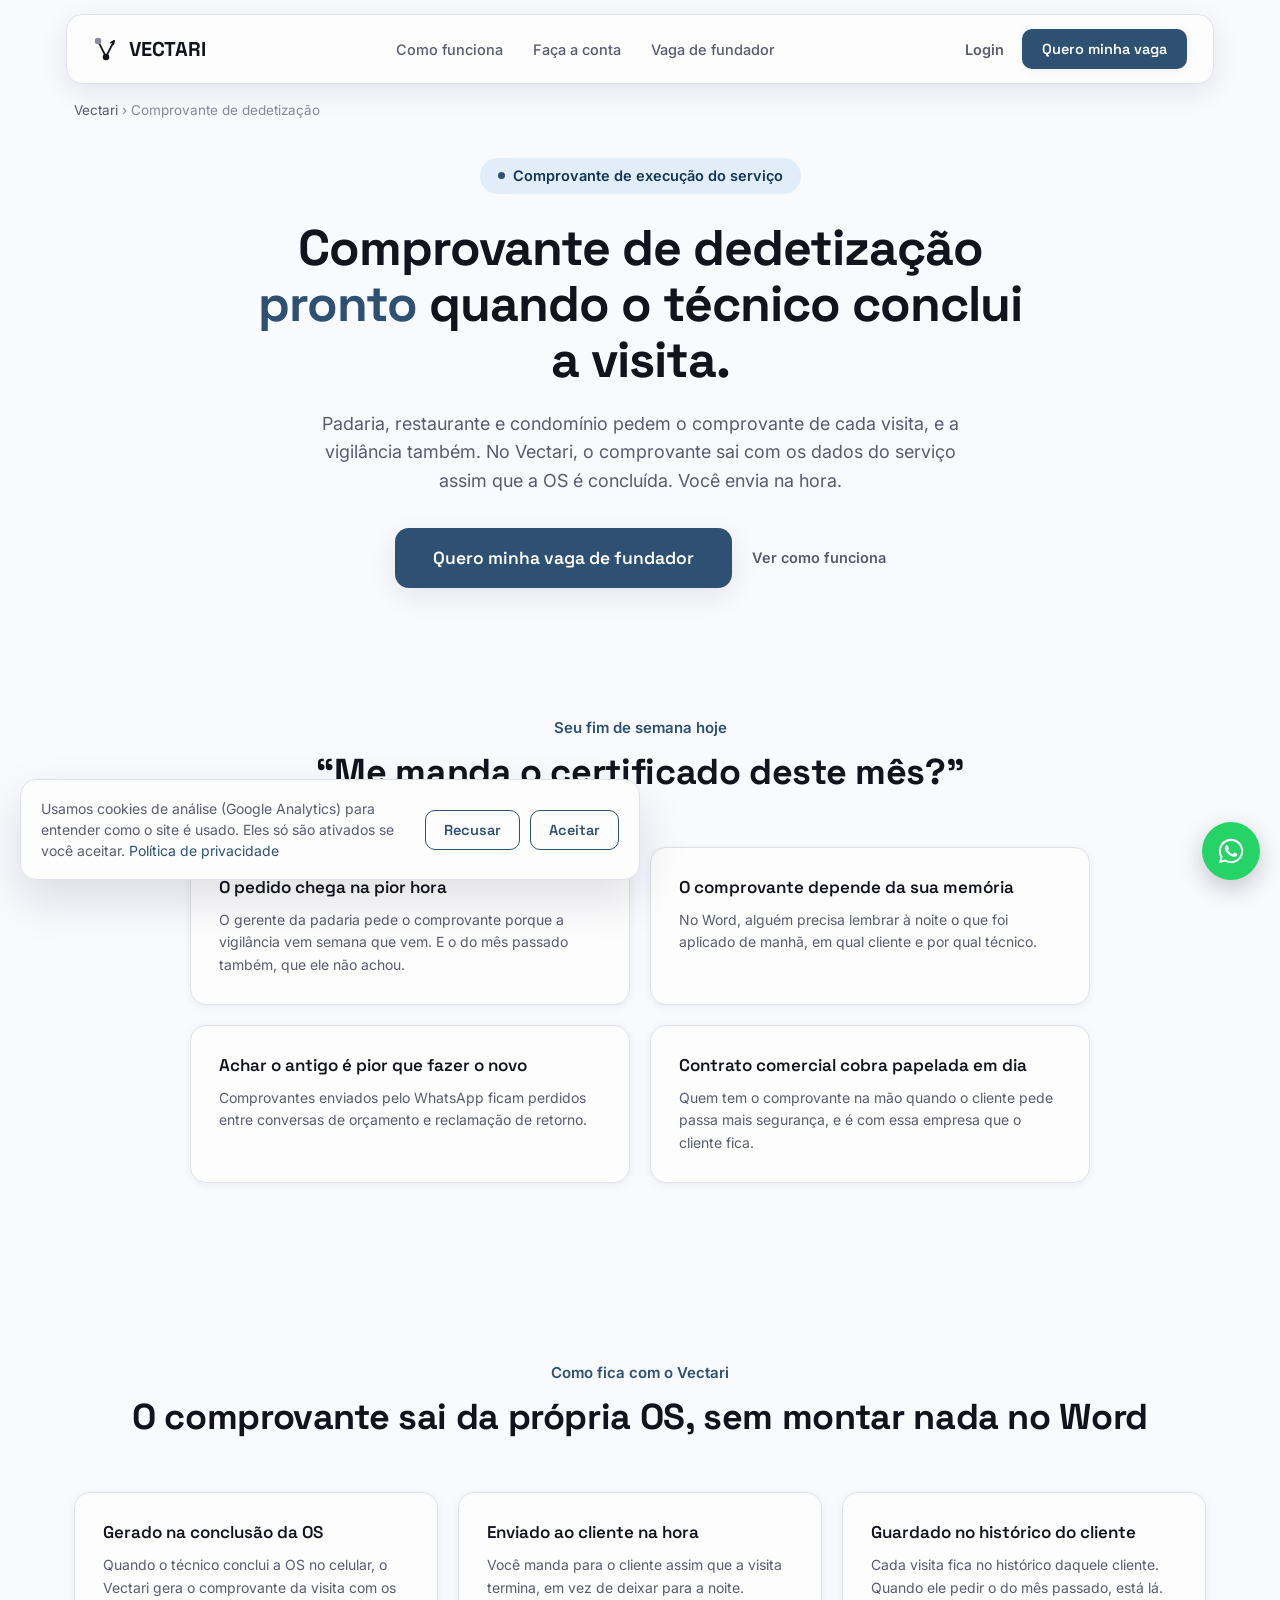
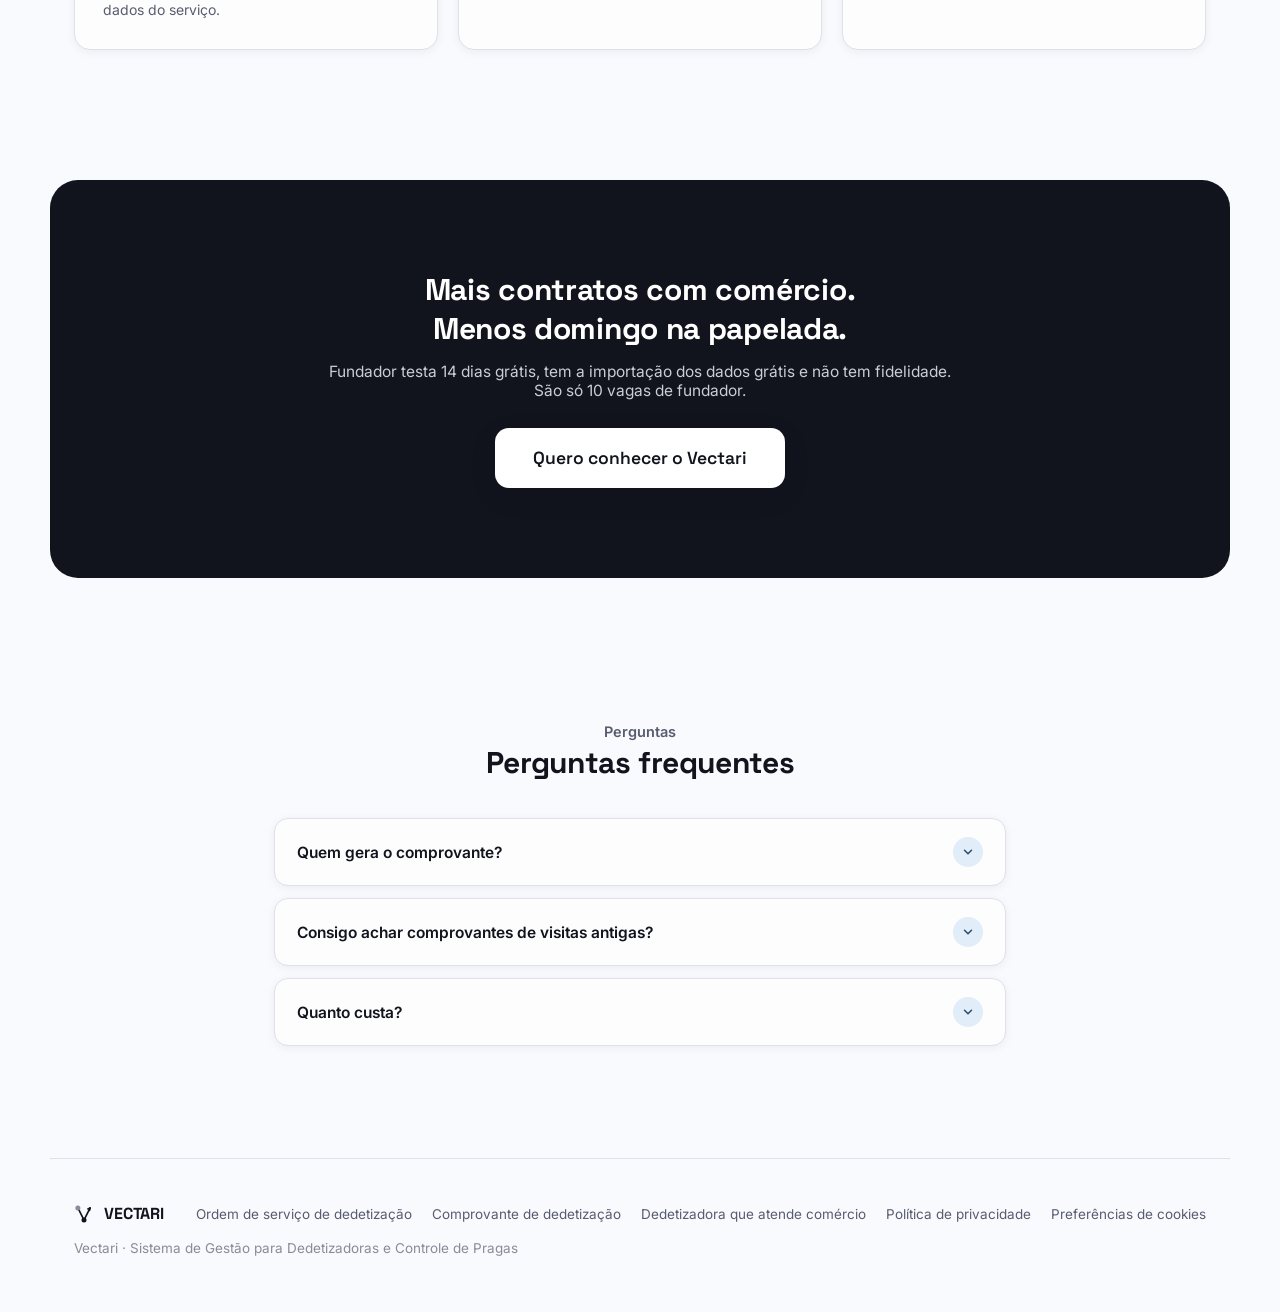
==== commit 5672664e: "feat: cookie consent, privacy policy and keyword in home H1 - GTM (and GA4) only loads after the vis" ====
--- a/comprovante-de-dedetizacao/index.html
+++ b/comprovante-de-dedetizacao/index.html
@@ -3,20 +3,43 @@
   <head>
     <meta charset="UTF-8" />
     <meta name="viewport" content="width=device-width, initial-scale=1.0" />
-    <!-- Google Tag Manager -->
+    <!-- Consentimento (LGPD) + Google Tag Manager -->
+    <!-- O GTM (e o GA4 dentro dele) só carrega depois que o visitante aceita os
+         cookies de análise. A escolha fica em localStorage "vectari-consent";
+         o banner e a revogação estão em script.js. -->
     <script>
-      (function (w, d, s, l, i) {
-        w[l] = w[l] || [];
-        w[l].push({ "gtm.start": new Date().getTime(), event: "gtm.js" });
-        var f = d.getElementsByTagName(s)[0],
-          j = d.createElement(s),
-          dl = l != "dataLayer" ? "&l=" + l : "";
-        j.async = true;
-        j.src = "https://www.googletagmanager.com/gtm.js?id=" + i + dl;
-        f.parentNode.insertBefore(j, f);
-      })(window, document, "script", "dataLayer", "GTM-P5W9NHG8");
+      window.dataLayer = window.dataLayer || [];
+      function gtag() {
+        dataLayer.push(arguments);
+      }
+      gtag("consent", "default", {
+        ad_storage: "denied",
+        ad_user_data: "denied",
+        ad_personalization: "denied",
+        analytics_storage: "denied",
+      });
+      window.vectariLoadGTM = function () {
+        if (window.vectariGTMLoaded) return;
+        window.vectariGTMLoaded = true;
+        gtag("consent", "update", { analytics_storage: "granted" });
+        (function (w, d, s, l, i) {
+          w[l] = w[l] || [];
+          w[l].push({ "gtm.start": new Date().getTime(), event: "gtm.js" });
+          var f = d.getElementsByTagName(s)[0],
+            j = d.createElement(s),
+            dl = l != "dataLayer" ? "&l=" + l : "";
+          j.async = true;
+          j.src = "https://www.googletagmanager.com/gtm.js?id=" + i + dl;
+          f.parentNode.insertBefore(j, f);
+        })(window, document, "script", "dataLayer", "GTM-P5W9NHG8");
+      };
+      try {
+        if (localStorage.getItem("vectari-consent") === "granted") {
+          window.vectariLoadGTM();
+        }
+      } catch (e) {}
     </script>
-    <!-- End Google Tag Manager -->
+    <!-- End Consentimento + Google Tag Manager -->
     <title>Comprovante de dedetização pronto no fim da visita | Vectari</title>
     <meta
       name="description"
@@ -125,16 +148,6 @@
     </script>
   </head>
   <body>
-    <!-- Google Tag Manager (noscript) -->
-    <noscript
-      ><iframe
-        src="https://www.googletagmanager.com/ns.html?id=GTM-P5W9NHG8"
-        height="0"
-        width="0"
-        style="display: none; visibility: hidden"
-      ></iframe
-    ></noscript>
-    <!-- End Google Tag Manager (noscript) -->
     <div class="site-header-wrap">
       <header class="site-header">
         <a class="logo" href="/" aria-label="Vectari, página inicial">
@@ -296,6 +309,8 @@
         <a href="/ordem-de-servico-dedetizacao/">Ordem de serviço de dedetização</a>
         <a href="/comprovante-de-dedetizacao/">Comprovante de dedetização</a>
         <a href="/sistema-para-dedetizadora-que-atende-comercio/">Dedetizadora que atende comércio</a>
+        <a href="/politica-de-privacidade/">Política de privacidade</a>
+        <button type="button" class="link-button" data-cookie-prefs>Preferências de cookies</button>
       </nav>
       <p>Vectari · Sistema de Gestão para Dedetizadoras e Controle de Pragas</p>
     </footer>
--- a/styles.css
+++ b/styles.css
@@ -935,3 +935,70 @@
 .footer-links { display: flex; gap: 8px 20px; flex-wrap: wrap; font-size: 13.5px; }
 .footer-links a { color: var(--ink-dim); text-decoration: none; }
 .footer-links a:hover { color: var(--primary); }
+
+/* H1 da home: o selo faz parte do título (SEO) mas mantém o visual de antes */
+.hero h1 .eyebrow {
+  display: flex;
+  width: fit-content;
+  color: var(--primary-dark);
+  letter-spacing: normal;
+}
+
+/* ─── Banner de cookies (LGPD) ─────────────────────────────── */
+.cookie-banner {
+  position: fixed;
+  left: 20px;
+  right: 96px; /* não cobre o botão do WhatsApp */
+  bottom: 20px;
+  z-index: 95;
+  max-width: 620px;
+  background: var(--surface);
+  border: 1px solid var(--border);
+  border-radius: 16px;
+  box-shadow: var(--shadow-lg);
+  padding: 18px 20px;
+  display: flex;
+  gap: 16px;
+  align-items: center;
+  flex-wrap: wrap;
+}
+.cookie-banner[hidden] { display: none; }
+.cookie-banner p { margin: 0; flex: 1 1 280px; font-size: 14px; line-height: 1.5; color: var(--ink-dim); }
+.cookie-banner a { color: var(--primary); }
+.cookie-actions { display: flex; gap: 10px; }
+/* Aceitar e recusar com o mesmo destaque, como orienta a ANPD */
+.cookie-actions button {
+  font-family: var(--font-display);
+  font-weight: 600;
+  font-size: 14.5px;
+  padding: 10px 18px;
+  border-radius: 10px;
+  border: 1.5px solid var(--primary);
+  background: var(--surface);
+  color: var(--primary);
+  cursor: pointer;
+}
+.cookie-actions button:hover { background: var(--primary-soft); }
+.cookie-actions button:focus-visible { outline: 3px solid var(--primary); outline-offset: 2px; }
+body.modal-aberto .cookie-banner { display: none; }
+.footer-links button.link-button {
+  font: inherit;
+  color: var(--ink-dim);
+  background: none;
+  border: 0;
+  padding: 0;
+  cursor: pointer;
+}
+.footer-links button.link-button:hover { color: var(--primary); }
+@media (max-width: 640px) {
+  .cookie-banner { left: 12px; right: 12px; bottom: 88px; }
+}
+
+/* Política de privacidade */
+.legal { max-width: 760px; margin: 0 auto; padding: 24px 24px 80px; }
+.legal h1 { font-family: var(--font-display); font-size: clamp(30px, 4vw, 42px); line-height: 1.15; margin: 8px 0 8px; color: var(--ink); }
+.legal .updated { color: var(--ink-faint); font-size: 14px; margin: 0 0 32px; }
+.legal h2 { font-family: var(--font-display); font-size: 21px; margin: 36px 0 10px; color: var(--ink); }
+.legal p, .legal li { font-size: 16px; line-height: 1.7; color: var(--ink-dim); }
+.legal ul { padding-left: 22px; }
+.legal a { color: var(--primary); }
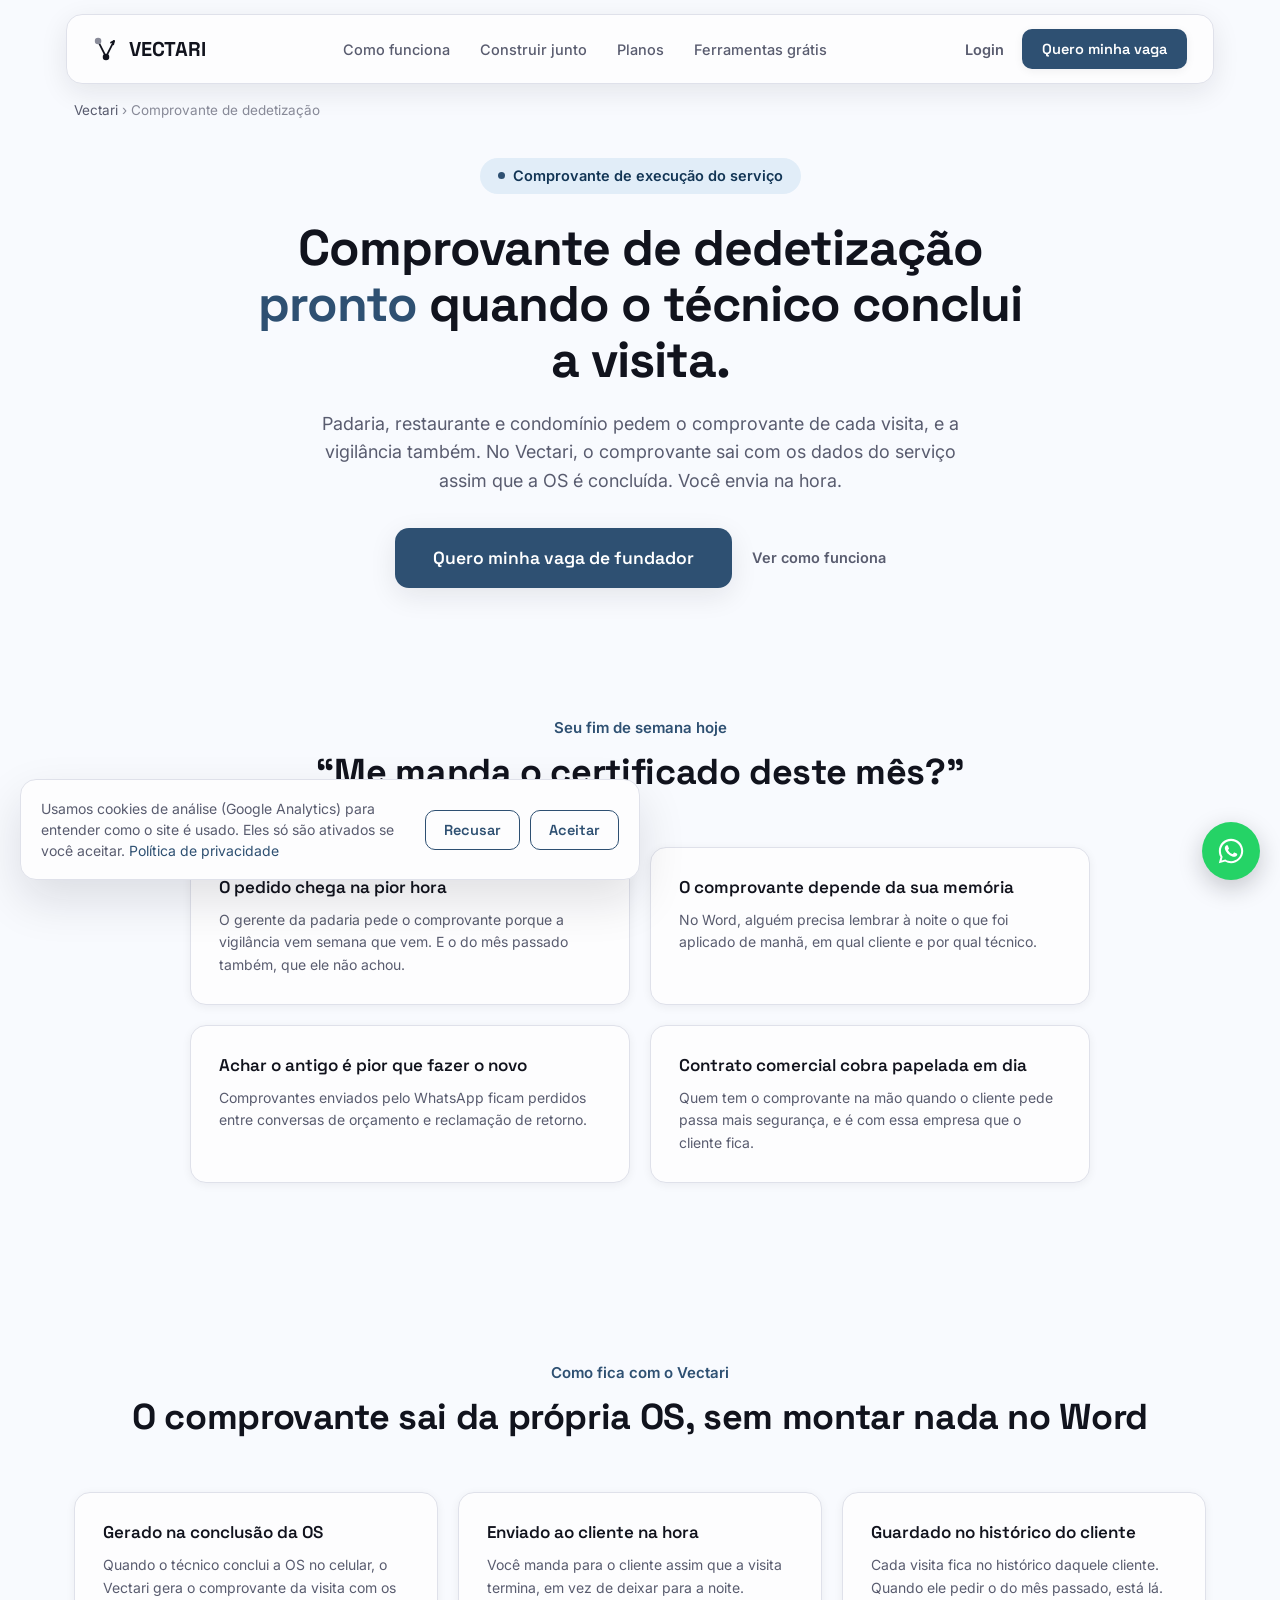
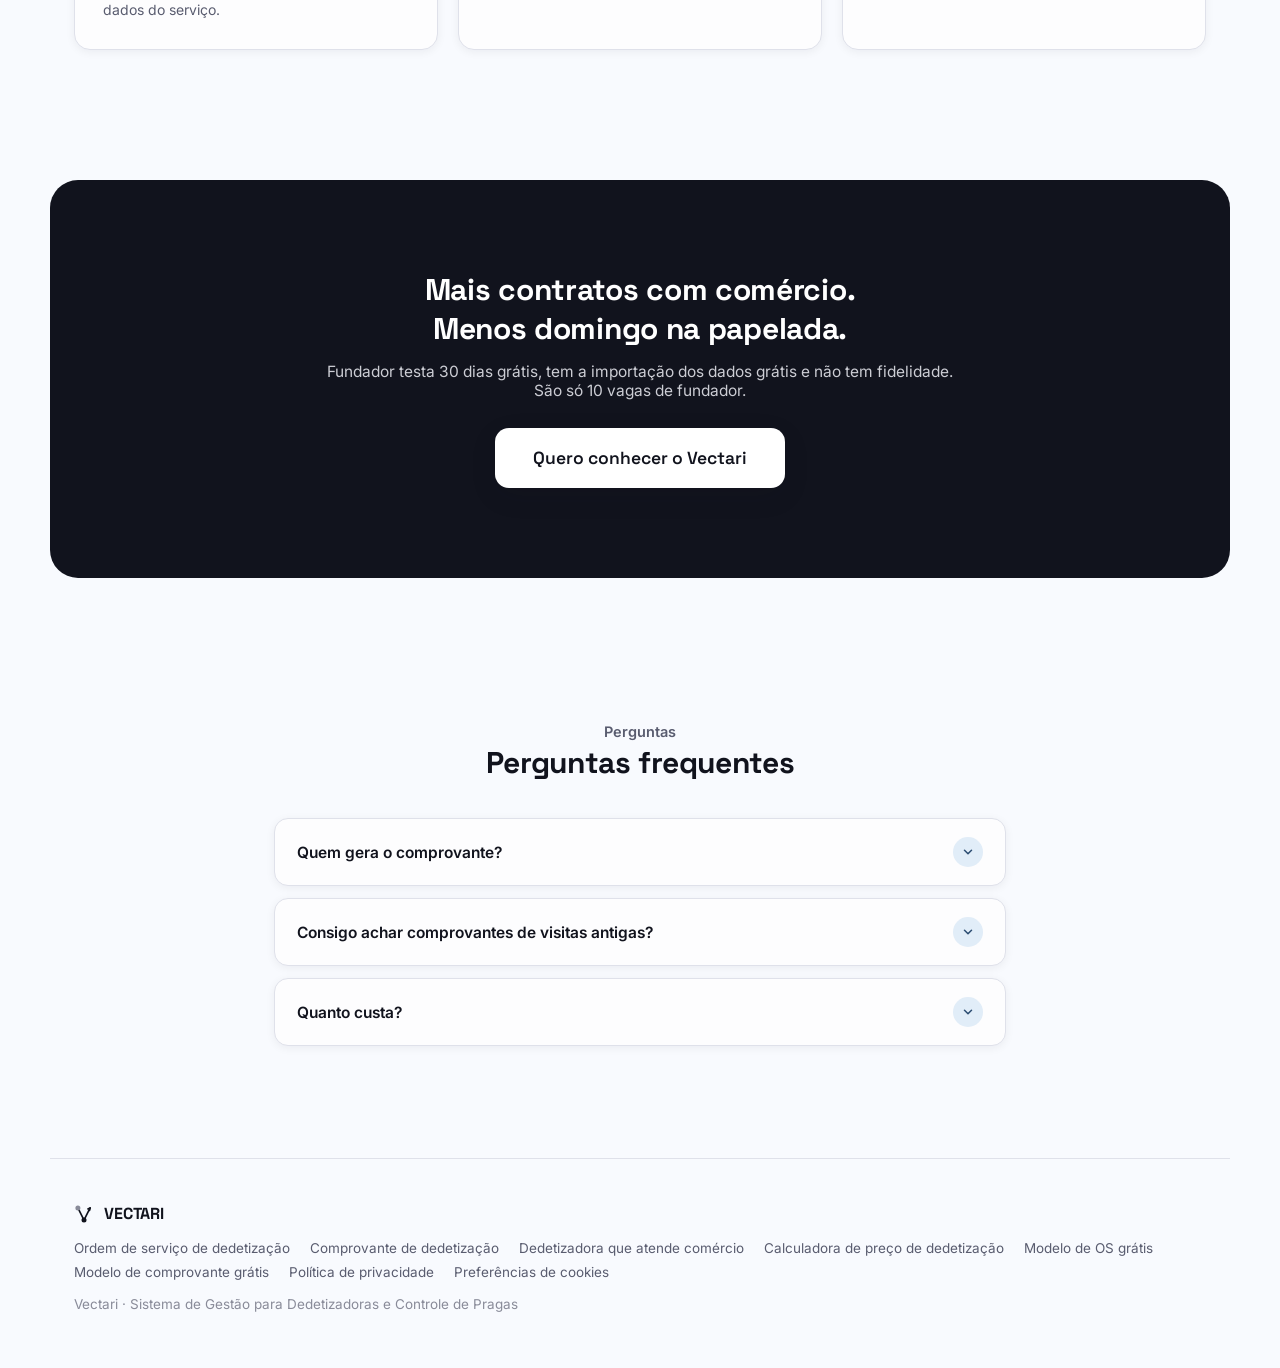
==== commit c7346c4a: "feat: planos Solo/Equipe, seção construir junto e ferramentas grátis - Seção "Construir junto" com g" ====
--- a/comprovante-de-dedetizacao/index.html
+++ b/comprovante-de-dedetizacao/index.html
@@ -139,7 +139,7 @@
         "name": "Quanto custa?",
         "acceptedAnswer": {
           "@type": "Answer",
-          "text": "Quem entra como fundador testa 14 dias de graça e depois paga R$ 97 por mês, sem fidelidade. Depois do lançamento, o plano vai custar R$ 247 por mês."
+          "text": "São dois planos: Solo, R$ 97 por mês para 1 a 2 usuários, e Equipe, R$ 247 por mês para até 8 usuários. Quem entra como fundador testa 30 dias de graça e paga R$ 97 por mês no plano Equipe, com o preço travado por 24 meses. Sem fidelidade."
         }
       }
     ]
@@ -176,8 +176,9 @@
         </a>
         <nav class="nav-links">
           <a href="/#como-funciona">Como funciona</a>
-          <a href="/#conta">Faça a conta</a>
-          <a href="/#planos">Vaga de fundador</a>
+          <a href="/#construir-junto">Construir junto</a>
+          <a href="/#planos">Planos</a>
+          <a href="/#ferramentas">Ferramentas grátis</a>
         </nav>
         <div class="nav-cta">
           <a
@@ -254,7 +255,7 @@
           Menos domingo na papelada.
         </h2>
         <p>
-          Fundador testa 14 dias grátis, tem a importação dos dados grátis e não tem fidelidade.<br />
+          Fundador testa 30 dias grátis, tem a importação dos dados grátis e não tem fidelidade.<br />
           São só 10 vagas de fundador.
         </p>
         <button onclick="ctaClick()" class="cta-btn large on-dark">
@@ -275,7 +276,7 @@
         </details>
         <details>
           <summary>Quanto custa?</summary>
-          <p>Quem entra como fundador testa 14 dias de graça e depois paga R$ 97 por mês, sem fidelidade. Depois do lançamento, o plano vai custar R$ 247 por mês.</p>
+          <p>São dois planos: Solo, R$ 97 por mês para 1 a 2 usuários, e Equipe, R$ 247 por mês para até 8 usuários. Quem entra como fundador testa 30 dias de graça e paga R$ 97 por mês no plano Equipe, com o preço travado por 24 meses. Sem fidelidade.</p>
         </details>
       </section>
     </main>
@@ -309,6 +310,9 @@
         <a href="/ordem-de-servico-dedetizacao/">Ordem de serviço de dedetização</a>
         <a href="/comprovante-de-dedetizacao/">Comprovante de dedetização</a>
         <a href="/sistema-para-dedetizadora-que-atende-comercio/">Dedetizadora que atende comércio</a>
+        <a href="/calculadora-preco-dedetizacao/">Calculadora de preço de dedetização</a>
+        <a href="/modelo-ordem-de-servico-dedetizacao/">Modelo de OS grátis</a>
+        <a href="/modelo-comprovante-dedetizacao/">Modelo de comprovante grátis</a>
         <a href="/politica-de-privacidade/">Política de privacidade</a>
         <button type="button" class="link-button" data-cookie-prefs>Preferências de cookies</button>
       </nav>
--- a/styles.css
+++ b/styles.css
@@ -1002,3 +1002,121 @@
 .legal p, .legal li { font-size: 16px; line-height: 1.7; color: var(--ink-dim); }
 .legal ul { padding-left: 22px; }
 .legal a { color: var(--primary); }
+
+/* ─── Construir junto ──────────────────────────────────────── */
+.build h2 { margin-bottom: 18px; }
+.build-lead { max-width: 640px; margin: 0 auto 44px; text-align: center; font-size: 17px; line-height: 1.6; color: var(--ink-dim); }
+.vote-box { max-width: 900px; margin: 28px auto 0; background: var(--surface); border: 1.5px dashed var(--primary-light); border-radius: 18px; padding: 22px 24px; text-align: center; }
+.vote-title { margin: 0 0 14px; font-family: var(--font-display); font-weight: 600; font-size: 16px; color: var(--ink); }
+.vote-list { list-style: none; margin: 0; padding: 0; display: flex; flex-wrap: wrap; justify-content: center; gap: 8px; }
+.vote-list li { font-size: 14px; font-weight: 500; color: var(--primary-dark); background: var(--primary-soft); padding: 7px 14px; border-radius: 999px; }
+.vote-foot { margin: 14px 0 0; font-size: 13.5px; color: var(--ink-faint); }
+
+/* ─── Planos (Solo · Fundador · Equipe) ────────────────────── */
+.plans { display: grid; grid-template-columns: 1fr 1.15fr 1fr; gap: 20px; align-items: center; max-width: 1080px; margin: 0 auto; }
+.plans .price-card { max-width: none; margin: 0; }
+.plan-card { background: var(--surface); border: 1px solid var(--border); border-radius: 20px; padding: 30px 26px; text-align: left; box-shadow: var(--shadow-sm); }
+.plan-tag { display: inline-block; margin: 0 0 12px; font-size: 12px; font-weight: 600; color: var(--ink-dim); background: var(--bg-alt); padding: 4px 10px; border-radius: 999px; }
+.plan-name { font-family: var(--font-display); font-size: 22px; font-weight: 700; margin: 0; color: var(--ink); }
+.plan-who { margin: 4px 0 16px; font-size: 14px; color: var(--ink-dim); }
+.plan-price { margin: 0; color: var(--ink-dim); font-size: 14px; }
+.plan-price strong { font-family: var(--font-display); font-size: 30px; color: var(--ink); }
+.plan-seats { margin: 4px 0 18px; font-size: 14px; font-weight: 600; color: var(--primary); }
+.plan-card ul { list-style: none; margin: 0; padding: 0; }
+.plan-card li { font-size: 14px; color: var(--ink-dim); padding: 9px 0 9px 22px; border-top: 1px solid var(--border); position: relative; }
+.plan-card li::before { content: "✓"; position: absolute; left: 2px; color: var(--good); font-weight: 700; }
+.plans-note { margin: 28px auto 0; max-width: 560px; font-size: 14px; color: var(--ink-dim); }
+@media (max-width: 900px) {
+  .plans { grid-template-columns: 1fr; max-width: 460px; }
+  .plans .price-card { order: -1; }
+}
+
+/* ─── Ferramentas grátis ───────────────────────────────────── */
+a.tool-link { display: flex; flex-direction: column; color: inherit; }
+a.tool-link p { flex: 1; }
+.tool-go { margin-top: 16px; font-weight: 600; font-size: 14.5px; color: var(--primary); }
+a.tool-link:hover .tool-go { color: var(--primary-dark); }
+
+.tool { max-width: 1180px; margin: 0 auto; padding: 8px 24px 72px; display: grid; grid-template-columns: minmax(0, 1fr) minmax(0, 1.1fr); gap: 32px; align-items: start; }
+.tool-form { background: var(--surface); border: 1px solid var(--border); border-radius: 22px; padding: 28px; box-shadow: var(--shadow-md); }
+.tool-form fieldset { border: 0; padding: 0; margin: 0 0 22px; min-width: 0; }
+.tool-form legend { padding: 0; margin: 0 0 12px; font-family: var(--font-display); font-weight: 600; font-size: 16px; color: var(--ink); }
+.tool-form .field textarea { width: 100%; min-height: 76px; resize: vertical; font-family: var(--font-body); font-size: 15px; color: var(--ink); background: var(--bg); border: 1px solid var(--border); border-radius: 10px; padding: 11px 13px; }
+.tool-form .field textarea:focus { outline: none; border-color: var(--primary-light); box-shadow: 0 0 0 3px var(--primary-soft); }
+.tool-form .field input[type="file"] { padding: 8px; font-size: 14px; }
+.field-row { display: grid; grid-template-columns: 1fr 1fr; gap: 12px; }
+.field .field-label { display: block; font-size: 13.5px; font-weight: 600; color: var(--ink); margin-bottom: 8px; }
+.field-hint { margin: 4px 0 0; font-size: 12.5px; color: var(--ink-faint); line-height: 1.45; }
+.check-grid { display: flex; flex-wrap: wrap; gap: 8px; }
+.check-grid label { display: inline-flex; align-items: center; gap: 7px; font-size: 14px; color: var(--ink); background: var(--bg); border: 1.5px solid var(--border); border-radius: 999px; padding: 7px 13px; cursor: pointer; }
+.check-grid label:has(input:checked) { border-color: var(--primary); background: var(--primary-soft); }
+.check-grid input { accent-color: var(--primary); margin: 0; width: auto; padding: 0; }
+.product-row { border: 1px solid var(--border); border-radius: 14px; padding: 14px 14px 2px; margin-bottom: 12px; position: relative; }
+.product-row .remove-row { position: absolute; top: 8px; right: 10px; background: none; border: 0; color: var(--ink-faint); font-size: 13px; cursor: pointer; }
+.product-row .remove-row:hover { color: var(--danger); }
+.btn-ghost { font-family: var(--font-display); font-weight: 600; font-size: 14.5px; padding: 10px 16px; border-radius: 10px; border: 1.5px dashed var(--primary-light); background: none; color: var(--primary); cursor: pointer; }
+.btn-ghost:hover { background: var(--primary-soft); }
+.tool-actions { display: flex; gap: 12px; flex-wrap: wrap; margin-top: 6px; }
+.tool-privacy { margin: 14px 0 0; font-size: 12.5px; color: var(--ink-faint); }
+
+.tool-preview { position: sticky; top: 96px; }
+.tool-preview-label { margin: 0 0 10px; font-size: 13px; font-weight: 600; color: var(--ink-dim); }
+.doc-sheet { background: #fff; color: #1a1a1a; border-radius: 8px; box-shadow: var(--shadow-lg); padding: 32px; font-family: var(--font-body); font-size: 12.5px; line-height: 1.5; overflow-x: auto; }
+.doc-sheet header { display: flex; gap: 16px; align-items: center; border-bottom: 2px solid #1a1a1a; padding-bottom: 14px; margin-bottom: 16px; }
+.doc-sheet header img { max-width: 110px; max-height: 64px; object-fit: contain; }
+.doc-sheet header img[hidden] { display: none; }
+.doc-company b { display: block; font-size: 15px; }
+.doc-company > span { display: block; color: #555; }
+.doc-title { text-align: center; font-family: var(--font-display); font-size: 16px; font-weight: 700; letter-spacing: .02em; text-transform: uppercase; margin: 0 0 4px; }
+.doc-sub { text-align: center; color: #555; margin: 0 0 16px; }
+.doc-sec { margin: 0 0 14px; }
+.doc-sec h4 { margin: 0 0 6px; font-size: 11px; text-transform: uppercase; letter-spacing: .06em; color: #555; border-bottom: 1px solid #ddd; padding-bottom: 3px; }
+.doc-grid { display: grid; grid-template-columns: 1fr 1fr; gap: 4px 16px; }
+.doc-grid .full { grid-column: 1 / -1; }
+.doc-grid i { font-style: normal; color: #666; }
+.doc-text { white-space: pre-wrap; margin: 0; }
+.doc-table { width: 100%; border-collapse: collapse; font-size: 11.5px; }
+.doc-table th, .doc-table td { border: 1px solid #ccc; padding: 5px 6px; text-align: left; vertical-align: top; word-break: break-word; }
+.doc-table th { background: #f2f2f2; font-weight: 600; }
+.doc-signs { display: grid; grid-template-columns: 1fr 1fr; gap: 28px; margin-top: 40px; }
+.doc-signs span { display: block; border-top: 1px solid #1a1a1a; padding-top: 5px; text-align: center; color: #444; }
+.doc-foot { margin-top: 20px; font-size: 10.5px; color: #777; text-align: center; }
+.doc-empty { color: #aaa; }
+
+.calc-tool .calc-out { margin: 0 0 14px; }
+.calc-breakdown { list-style: none; margin: 0 0 14px; padding: 0; }
+.calc-breakdown li { display: flex; justify-content: space-between; gap: 12px; padding: 9px 0; border-top: 1px solid var(--border); font-size: 14.5px; color: var(--ink-dim); }
+.calc-breakdown li b { color: var(--ink); font-variant-numeric: tabular-nums; }
+.calc-warn { background: var(--warn-bg); color: var(--accent-ink); border-radius: 10px; padding: 10px 13px; font-size: 13.5px; margin: 0 0 14px; }
+.calc-warn[hidden] { display: none; }
+
+.tool-cta { max-width: 860px; margin: 0 auto 24px; padding: 0 24px; }
+.tool-cta .next-up { max-width: none; }
+.guide { max-width: 760px; margin: 0 auto; padding: 40px 24px 20px; }
+.guide h2 { font-family: var(--font-display); font-size: clamp(22px, 3vw, 28px); margin: 32px 0 12px; color: var(--ink); }
+.guide p, .guide li { font-size: 16px; line-height: 1.7; color: var(--ink-dim); }
+.guide ul, .guide ol { padding-left: 22px; }
+.guide strong { color: var(--ink); }
+
+@media (max-width: 900px) {
+  .tool { grid-template-columns: 1fr; }
+  .tool-preview { position: static; }
+}
+@media (max-width: 480px) {
+  .tool { padding: 8px 16px 56px; }
+  .tool-form { padding: 20px 16px; }
+  .field-row, .doc-grid, .doc-signs { grid-template-columns: 1fr; }
+  .doc-sheet { padding: 20px 16px; }
+}
+
+/* Impressão / PDF: só o documento */
+@media print {
+  @page { size: A4; margin: 14mm; }
+  body { background: #fff; }
+  body > *:not(main), main > *:not(.tool), .tool > *:not(.tool-preview), .tool-preview-label { display: none !important; }
+  .tool { display: block; padding: 0; max-width: none; }
+  .tool-preview { position: static; }
+  .doc-sheet { box-shadow: none; border-radius: 0; padding: 0; overflow: visible; font-size: 11.5px; }
+  .doc-empty { color: transparent; }
+  .doc-sec, .doc-signs, .doc-table tr { break-inside: avoid; }
+}
